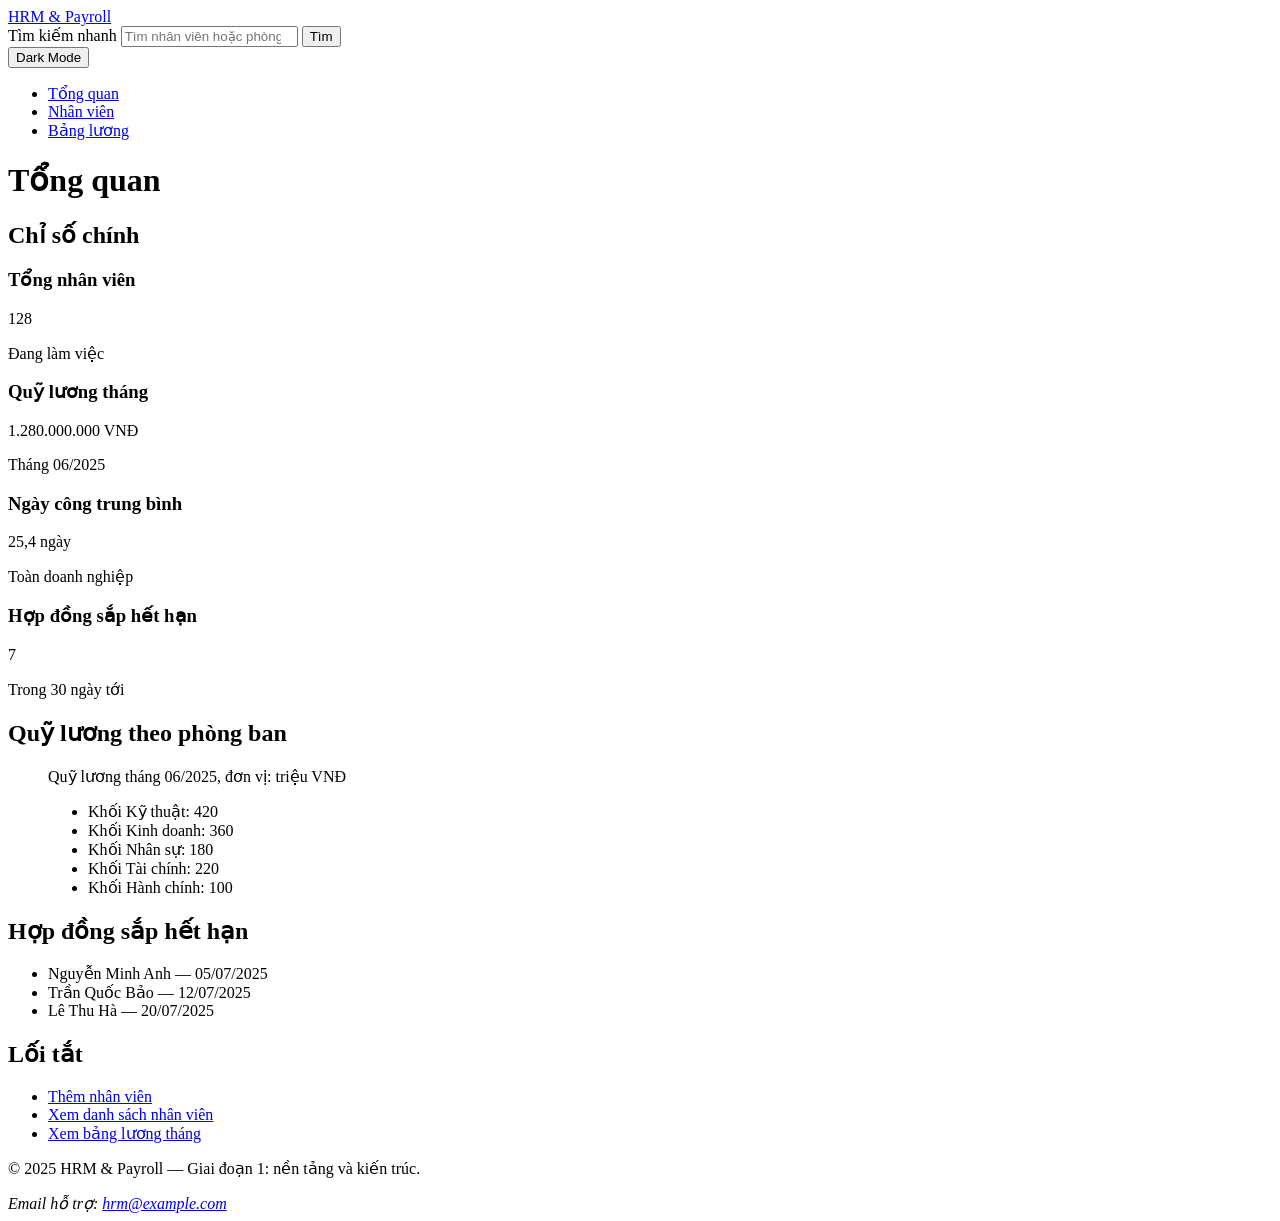
==== index.html @ 63a131a1 "[HTML]: Dựng cấu trúc semantic HTML5, tài liệu và khung front-end cho hệ thống HRM & Payroll" ====
<!DOCTYPE html>
<html lang="vi">
  <head>
    <meta charset="utf-8">
    <meta name="viewport" content="width=device-width, initial-scale=1">
    <title>Tổng quan | HRM &amp; Payroll</title>
    <meta name="description" content="Dashboard tổng quan về nhân sự, quỹ lương và hợp đồng sắp hết hạn của doanh nghiệp.">
    <link rel="stylesheet" href="css/styles.css">
    <script src="js/data.js" defer></script>
    <script src="js/logic.js" defer></script>
    <script src="js/features.js" defer></script>
  </head>
  <body>
    <!-- Khối đầu trang: nhận diện hệ thống và thao tác dùng chung. -->
    <header>
      <a href="index.html">HRM &amp; Payroll</a>
      <!-- Form tìm kiếm dùng chung cho các màn hình; hành vi sẽ bổ sung ở giai đoạn sau. -->
      <form role="search" action="#" method="get">
        <label for="global-search">Tìm kiếm nhanh</label>
        <input id="global-search" name="q" type="search" placeholder="Tìm nhân viên hoặc phòng ban">
        <button type="submit">Tìm</button>
      </form>
      <button type="button">Dark Mode</button>
    </header>

    <!-- Điều hướng chính: liên kết qua lại giữa ba màn hình nghiệp vụ. -->
    <nav aria-label="Điều hướng chính">
      <ul>
        <li><a href="index.html" aria-current="page">Tổng quan</a></li>
        <li><a href="nhan-vien.html">Nhân viên</a></li>
        <li><a href="bang-luong.html">Bảng lương</a></li>
      </ul>
    </nav>

    <!-- Nội dung chính của trang dashboard. -->
    <main>
      <h1>Tổng quan</h1>

      <!-- Khu vực KPI: tóm tắt các chỉ số quản trị quan trọng. -->
      <section aria-labelledby="kpi-heading">
        <h2 id="kpi-heading">Chỉ số chính</h2>
        <article>
          <h3>Tổng nhân viên</h3>
          <p>128</p>
          <p>Đang làm việc</p>
        </article>
        <article>
          <h3>Quỹ lương tháng</h3>
          <p>1.280.000.000 VNĐ</p>
          <p>Tháng 06/2025</p>
        </article>
        <article>
          <h3>Ngày công trung bình</h3>
          <p>25,4 ngày</p>
          <p>Toàn doanh nghiệp</p>
        </article>
        <article>
          <h3>Hợp đồng sắp hết hạn</h3>
          <p>7</p>
          <p>Trong 30 ngày tới</p>
        </article>
      </section>

      <!-- Khu vực biểu đồ: trình bày quỹ lương theo phòng ban bằng dữ liệu tĩnh. -->
      <section aria-labelledby="salary-chart-heading">
        <h2 id="salary-chart-heading">Quỹ lương theo phòng ban</h2>
        <article>
          <figure>
            <figcaption>Quỹ lương tháng 06/2025, đơn vị: triệu VNĐ</figcaption>
            <ul>
              <li>Khối Kỹ thuật: 420</li>
              <li>Khối Kinh doanh: 360</li>
              <li>Khối Nhân sự: 180</li>
              <li>Khối Tài chính: 220</li>
              <li>Khối Hành chính: 100</li>
            </ul>
          </figure>
        </article>
      </section>

      <!-- Khu vực cảnh báo: liệt kê các hợp đồng cần được theo dõi. -->
      <section aria-labelledby="expiring-contract-heading">
        <h2 id="expiring-contract-heading">Hợp đồng sắp hết hạn</h2>
        <article>
          <ul>
            <li>Nguyễn Minh Anh — <time datetime="2025-07-05">05/07/2025</time></li>
            <li>Trần Quốc Bảo — <time datetime="2025-07-12">12/07/2025</time></li>
            <li>Lê Thu Hà — <time datetime="2025-07-20">20/07/2025</time></li>
          </ul>
        </article>
      </section>

      <!-- Lối tắt: dẫn đến các tác vụ thường dùng. -->
      <aside aria-labelledby="shortcut-heading">
        <h2 id="shortcut-heading">Lối tắt</h2>
        <ul>
          <li><a href="nhan-vien.html#employee-form">Thêm nhân viên</a></li>
          <li><a href="nhan-vien.html#employee-list">Xem danh sách nhân viên</a></li>
          <li><a href="bang-luong.html#salary-table">Xem bảng lương tháng</a></li>
        </ul>
      </aside>
    </main>

    <!-- Chân trang: thông tin liên hệ và bản quyền dự án. -->
    <footer>
      <p>© 2025 HRM &amp; Payroll — Giai đoạn 1: nền tảng và kiến trúc.</p>
      <address>Email hỗ trợ: <a href="mailto:hrm@example.com">hrm@example.com</a></address>
    </footer>
  </body>
</html>
---- css/styles.css ----
/* Giai đoạn 1: reset nền tảng, chưa triển khai giao diện. */

*,
*::before,
*::after {
  box-sizing: border-box;
}

/* Giai đoạn 2: kiểu chữ và màu sắc. */
/* Giai đoạn 2: bố cục và lưới giao diện. */
/* Giai đoạn 2: thành phần biểu mẫu và bảng. */
/* Giai đoạn 2: responsive và trạng thái tương tác. */
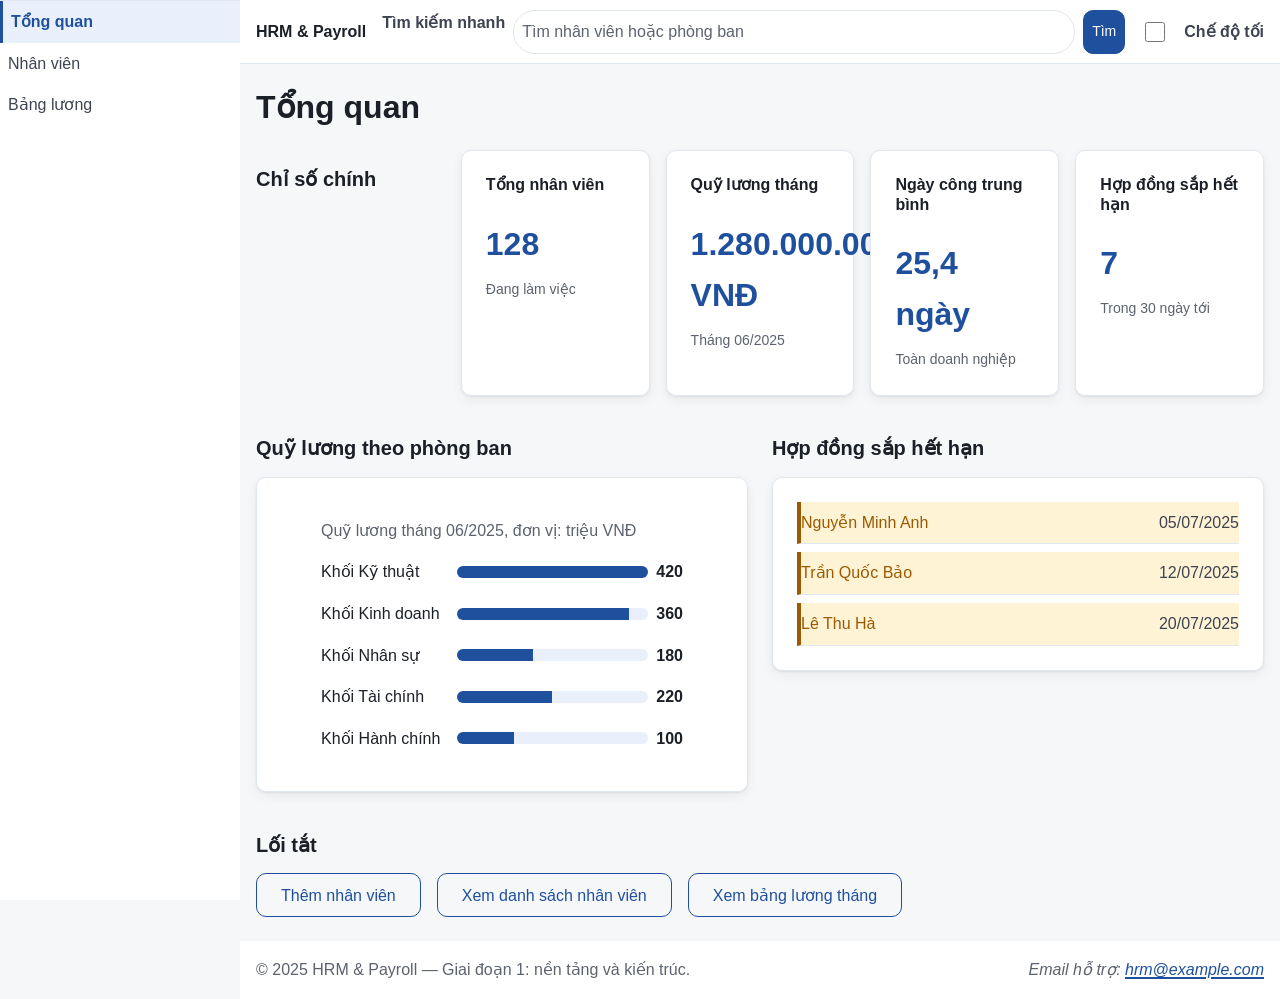
==== commit 8760ca62: "[Fix]: Sửa layout form lọc và cố định thống kê quân số toàn bộ" ====
--- a/index.html
+++ b/index.html
@@ -5,6 +5,7 @@
     <meta name="viewport" content="width=device-width, initial-scale=1">
     <title>Tổng quan | HRM &amp; Payroll</title>
     <meta name="description" content="Dashboard tổng quan về nhân sự, quỹ lương và hợp đồng sắp hết hạn của doanh nghiệp.">
+    <link rel="stylesheet" href="https://cdnjs.cloudflare.com/ajax/libs/animate.css/4.1.1/animate.min.css">
     <link rel="stylesheet" href="css/styles.css">
     <script src="js/data.js" defer></script>
     <script src="js/logic.js" defer></script>
@@ -18,9 +19,11 @@
       <form role="search" action="#" method="get">
         <label for="global-search">Tìm kiếm nhanh</label>
         <input id="global-search" name="q" type="search" placeholder="Tìm nhân viên hoặc phòng ban">
-        <button type="submit">Tìm</button>
+        <button class="nut nut-nho" type="submit">Tìm</button>
       </form>
-      <button type="button">Dark Mode</button>
+      <!-- Dùng checkbox để CSS :has() chuyển token Sáng/Tối trong giai đoạn chưa viết JavaScript. -->
+      <input id="che-do-toi" type="checkbox">
+      <label for="che-do-toi">Chế độ tối</label>
     </header>
 
     <!-- Điều hướng chính: liên kết qua lại giữa ba màn hình nghiệp vụ. -->
@@ -33,70 +36,70 @@
     </nav>
 
     <!-- Nội dung chính của trang dashboard. -->
-    <main>
-      <h1>Tổng quan</h1>
+    <main class="trang-tong-quan">
+      <h1 class="tieu-de animate__animated animate__fadeInDown">Tổng quan</h1>
 
       <!-- Khu vực KPI: tóm tắt các chỉ số quản trị quan trọng. -->
-      <section aria-labelledby="kpi-heading">
+      <section class="khu-kpi" aria-labelledby="kpi-heading">
         <h2 id="kpi-heading">Chỉ số chính</h2>
-        <article>
+        <article class="the the-tuong-tac animate__animated animate__fadeInUp">
           <h3>Tổng nhân viên</h3>
-          <p>128</p>
-          <p>Đang làm việc</p>
+          <p class="so-kpi">128</p>
+          <p class="nhan-kpi">Đang làm việc</p>
         </article>
-        <article>
+        <article class="the the-tuong-tac animate__animated animate__fadeInUp animate__delay-1s">
           <h3>Quỹ lương tháng</h3>
-          <p>1.280.000.000 VNĐ</p>
-          <p>Tháng 06/2025</p>
+          <p class="so-kpi">1.280.000.000 VNĐ</p>
+          <p class="nhan-kpi">Tháng 06/2025</p>
         </article>
-        <article>
+        <article class="the the-tuong-tac animate__animated animate__fadeInUp animate__delay-2s">
           <h3>Ngày công trung bình</h3>
-          <p>25,4 ngày</p>
-          <p>Toàn doanh nghiệp</p>
+          <p class="so-kpi">25,4 ngày</p>
+          <p class="nhan-kpi">Toàn doanh nghiệp</p>
         </article>
-        <article>
+        <article class="the the-tuong-tac animate__animated animate__fadeInUp animate__delay-3s">
           <h3>Hợp đồng sắp hết hạn</h3>
-          <p>7</p>
-          <p>Trong 30 ngày tới</p>
+          <p class="so-kpi">7</p>
+          <p class="nhan-kpi">Trong 30 ngày tới</p>
         </article>
       </section>
 
       <!-- Khu vực biểu đồ: trình bày quỹ lương theo phòng ban bằng dữ liệu tĩnh. -->
-      <section aria-labelledby="salary-chart-heading">
+      <section class="khu-bieu-do" aria-labelledby="salary-chart-heading">
         <h2 id="salary-chart-heading">Quỹ lương theo phòng ban</h2>
-        <article>
-          <figure>
+        <article class="the the-tuong-tac animate__animated animate__fadeIn">
+          <figure class="bieu-do-cot">
             <figcaption>Quỹ lương tháng 06/2025, đơn vị: triệu VNĐ</figcaption>
             <ul>
-              <li>Khối Kỹ thuật: 420</li>
-              <li>Khối Kinh doanh: 360</li>
-              <li>Khối Nhân sự: 180</li>
-              <li>Khối Tài chính: 220</li>
-              <li>Khối Hành chính: 100</li>
+              <li><span>Khối Kỹ thuật</span><span class="thanh ty-le-100" aria-hidden="true"></span><strong>420</strong></li>
+              <li><span>Khối Kinh doanh</span><span class="thanh ty-le-90" aria-hidden="true"></span><strong>360</strong></li>
+              <li><span>Khối Nhân sự</span><span class="thanh ty-le-40" aria-hidden="true"></span><strong>180</strong></li>
+              <li><span>Khối Tài chính</span><span class="thanh ty-le-50" aria-hidden="true"></span><strong>220</strong></li>
+              <li><span>Khối Hành chính</span><span class="thanh ty-le-30" aria-hidden="true"></span><strong>100</strong></li>
             </ul>
           </figure>
         </article>
       </section>
 
       <!-- Khu vực cảnh báo: liệt kê các hợp đồng cần được theo dõi. -->
-      <section aria-labelledby="expiring-contract-heading">
+      <section class="khu-het-han" aria-labelledby="expiring-contract-heading">
         <h2 id="expiring-contract-heading">Hợp đồng sắp hết hạn</h2>
-        <article>
-          <ul>
-            <li>Nguyễn Minh Anh — <time datetime="2025-07-05">05/07/2025</time></li>
-            <li>Trần Quốc Bảo — <time datetime="2025-07-12">12/07/2025</time></li>
-            <li>Lê Thu Hà — <time datetime="2025-07-20">20/07/2025</time></li>
+        <article class="the the-tuong-tac">
+          <ul class="ds-hop-dong">
+            <li data-het-han="true"><span>Nguyễn Minh Anh</span><time datetime="2025-07-05">05/07/2025</time></li>
+            <li data-het-han="true"><span>Trần Quốc Bảo</span><time datetime="2025-07-12">12/07/2025</time></li>
+            <li data-het-han="true"><span>Lê Thu Hà</span><time datetime="2025-07-20">20/07/2025</time></li>
           </ul>
         </article>
       </section>
 
       <!-- Lối tắt: dẫn đến các tác vụ thường dùng. -->
-      <aside aria-labelledby="shortcut-heading">
+      <aside class="khu-loi-tat" aria-labelledby="shortcut-heading">
         <h2 id="shortcut-heading">Lối tắt</h2>
         <ul>
-          <li><a href="nhan-vien.html#employee-form">Thêm nhân viên</a></li>
-          <li><a href="nhan-vien.html#employee-list">Xem danh sách nhân viên</a></li>
-          <li><a href="bang-luong.html#salary-table">Xem bảng lương tháng</a></li>
+          <li><a class="nut nut-vien" href="nhan-vien.html#employee-form">Thêm nhân viên</a></li>
+          <li><a class="nut nut-vien" href="nhan-vien.html#employee-list">Xem danh sách nhân viên</a></li>
+          <li><a class="nut nut-vien" href="bang-luong.html#salary-table">Xem bảng lương tháng</a></li>
         </ul>
       </aside>
     </main>
--- a/css/styles.css
+++ b/css/styles.css
@@ -1,12 +1,1241 @@
-/* Giai đoạn 1: reset nền tảng, chưa triển khai giao diện. */
-
+/* Giai đoạn 2D: Motion, trên nền Design System, Layout và Components. */
+
+/* Reset nền tảng. */
 *,
 *::before,
 *::after {
   box-sizing: border-box;
 }
 
-/* Giai đoạn 2: kiểu chữ và màu sắc. */
-/* Giai đoạn 2: bố cục và lưới giao diện. */
-/* Giai đoạn 2: thành phần biểu mẫu và bảng. */
-/* Giai đoạn 2: responsive và trạng thái tương tác. */
+/* Mục 1: Design System — token theo vai trò. */
+:root {
+  /* Màu thương hiệu. */
+  --mau-chinh: #1F509E;
+  --mau-chinh-dam: #163C77;
+  --mau-chinh-nhat: #EAF0FB;
+  --mau-phu: #E6A811;
+  --mau-tren-chinh: #FFFFFF;
+
+  /* Màu trạng thái. */
+  --mau-thanh-cong: #187A33;
+  --mau-thanh-cong-nhat: #E6F4EA;
+  --mau-canh-bao: #9A5B00;
+  --mau-canh-bao-nhat: #FFF3D6;
+  --mau-loi: #C5221F;
+  --mau-loi-nhat: #FDECEA;
+
+  /* Màu chữ theo mức độ ưu tiên. */
+  --chu-1: #1B1F27;
+  --chu-2: #3D4350;
+  --chu-3: #5C626E;
+
+  /* Màu nền và đường viền. */
+  --mau-nen: #F6F7F9;
+  --mau-the: #FFFFFF;
+  --mau-vien: #E1E7F0;
+
+  /* Khoảng cách chuẩn. */
+  --cach-1: 4px;
+  --cach-2: 8px;
+  --cach-3: 16px;
+  --cach-4: 24px;
+  --cach-5: 32px;
+  --cach-6: 48px;
+
+  /* Kiểu chữ và nhịp dòng. */
+  --font: -apple-system, BlinkMacSystemFont, "Segoe UI", sans-serif;
+  --co-nho: 0.875rem;
+  --co-thuong: 1rem;
+  --co-to: 1.25rem;
+  --co-tieu-de: clamp(1.5rem, 1.2rem + 1.5vw, 2rem);
+  --dong-cao: 1.6;
+
+  /* Hình khối và chuyển động. */
+  --bo-goc: 10px;
+  --bo-goc-tron: 999px;
+  --bong: 0 1px 2px rgb(27 31 39 / 8%), 0 4px 12px rgb(27 31 39 / 6%);
+  --bong-noi: 0 8px 20px rgb(27 31 39 / 16%);
+  --chuyen-dong: 0.25s ease-out;
+
+  /* Motion tokens. */
+  --tg-nhanh: 0.2s;
+  --tg-vua: 0.3s;
+  --duong-cong: cubic-bezier(0.22, 0.61, 0.36, 1);
+  /* Animate.css đọc hai biến này để kiểm soát thời lượng và độ trễ animation. */
+  --animate-duration: 0.5s;
+  --animate-delay: 0.12s;
+
+  /* Bố cục: media query dùng mốc px cố định vì không dùng được var(). */
+  --rong-noi-dung: 75rem;
+  --chieu-cao-nav: 4rem;
+  --chieu-cao-header: 4rem;
+  --rong-nav: 12.5rem;
+
+  color-scheme: light;
+}
+
+/* Chế độ Tối: chỉ ghi đè token, không thay đổi cấu trúc hoặc layout. */
+body:has(#che-do-toi:checked) {
+  --mau-nen: #14171C;
+  --mau-the: #1E232B;
+  --mau-vien: #2E3540;
+  --chu-1: #E8EBF0;
+  --chu-2: #C3C9D4;
+  --chu-3: #A4ACBA;
+  --mau-chinh: #7FA8EF;
+  --mau-chinh-dam: #A9C4F5;
+  --mau-chinh-nhat: #22303F;
+  --mau-phu: #F0BD4A;
+  --mau-tren-chinh: #0F1520;
+  --mau-thanh-cong: #6FCF8B;
+  --mau-thanh-cong-nhat: #1B3A28;
+  --mau-canh-bao: #F0BD4A;
+  --mau-canh-bao-nhat: #3D3010;
+  --mau-loi: #FF8A80;
+  --mau-loi-nhat: #44201F;
+  --bong: 0 2px 4px rgb(0 0 0 / 28%), 0 8px 20px rgb(0 0 0 / 24%);
+  --bong-noi: 0 10px 24px rgb(0 0 0 / 34%);
+
+  color-scheme: dark;
+}
+
+/* Mục 2: Base — nền tảng chung. */
+html {
+  font-family: var(--font);
+  font-size: 100%;
+  line-height: var(--dong-cao);
+}
+
+body {
+  display: grid;
+  grid-template-areas:
+    "header"
+    "main"
+    "footer";
+  grid-template-columns: minmax(0, 1fr);
+  min-height: 100vh;
+  margin: 0;
+  overflow-x: hidden;
+  padding-bottom: calc(var(--chieu-cao-nav) + env(safe-area-inset-bottom));
+  background-color: var(--mau-nen);
+  color: var(--chu-1);
+  font-family: var(--font);
+  font-size: var(--co-thuong);
+  line-height: var(--dong-cao);
+}
+
+body > *,
+main > *,
+.khu-kpi > *,
+.khu-bieu-mau > *,
+.khu-bieu-mau form > *,
+.khu-bieu-mau fieldset > *,
+.khu-cong-cu > form > *,
+.khu-chon-thang > form > *,
+.khu-bang > *,
+tbody > *,
+tfoot > * {
+  min-width: 0;
+}
+
+header {
+  position: sticky;
+  z-index: 10;
+  top: 0;
+  display: flex;
+  grid-area: header;
+  flex-wrap: wrap;
+  align-items: center;
+  gap: var(--cach-2) var(--cach-3);
+  min-height: var(--chieu-cao-header);
+  padding: var(--cach-2) var(--cach-3);
+  border-bottom: 1px solid var(--mau-vien);
+  background-color: var(--mau-the);
+}
+
+header > a {
+  flex: 0 1 auto;
+  color: var(--chu-1);
+  font-weight: 700;
+  text-decoration: none;
+}
+
+header > form {
+  display: flex;
+  flex: 1 1 16rem;
+  flex-wrap: wrap;
+  gap: var(--cach-2);
+  min-width: 0;
+}
+
+header > form label,
+header > label {
+  flex: 0 0 auto;
+  color: var(--chu-2);
+  font-weight: 700;
+}
+
+header > form input {
+  flex: 1 1 10rem;
+  min-width: 0;
+}
+
+header > form input[type="search"] {
+  border-radius: var(--bo-goc-tron);
+}
+
+nav {
+  position: fixed;
+  z-index: 20;
+  right: 0;
+  bottom: 0;
+  left: 0;
+  height: calc(var(--chieu-cao-nav) + env(safe-area-inset-bottom));
+  padding-bottom: env(safe-area-inset-bottom);
+  border-top: 1px solid var(--mau-vien);
+  background-color: var(--mau-the);
+}
+
+nav ul {
+  display: flex;
+  height: 100%;
+  margin: 0;
+  padding: 0;
+  list-style: none;
+}
+
+nav li {
+  display: flex;
+  flex: 1 1 0;
+  min-width: 0;
+}
+
+nav a {
+  display: flex;
+  flex: 1 1 auto;
+  align-items: center;
+  justify-content: center;
+  min-width: 0;
+  padding: var(--cach-2);
+  color: var(--chu-2);
+  text-align: center;
+  text-decoration: none;
+  transition: background-color var(--tg-nhanh) var(--duong-cong), color var(--tg-nhanh) var(--duong-cong);
+}
+
+nav a[aria-current="page"] {
+  border-top: 3px solid var(--mau-chinh);
+  background-color: var(--mau-chinh-nhat);
+  color: var(--mau-chinh);
+  font-weight: 700;
+}
+
+main {
+  grid-area: main;
+  width: 100%;
+  min-width: 0;
+  padding: var(--cach-4) var(--cach-3);
+}
+
+footer {
+  display: flex;
+  grid-area: footer;
+  flex-wrap: wrap;
+  align-items: center;
+  justify-content: space-between;
+  gap: var(--cach-2) var(--cach-3);
+  padding: var(--cach-3);
+  background-color: var(--mau-the);
+  color: var(--chu-3);
+}
+
+footer p {
+  margin: 0;
+  color: var(--chu-3);
+}
+
+footer address {
+  color: var(--chu-3);
+}
+
+footer a {
+  color: var(--mau-chinh);
+}
+
+a {
+  color: var(--mau-chinh);
+  text-decoration-thickness: 0.1em;
+  text-underline-offset: 0.15em;
+}
+
+h1,
+h2,
+h3 {
+  color: var(--chu-1);
+  line-height: 1.2;
+}
+
+h1 {
+  font-size: var(--co-tieu-de);
+}
+
+h2 {
+  font-size: var(--co-to);
+}
+
+h3 {
+  font-size: var(--co-thuong);
+}
+
+p {
+  color: var(--chu-2);
+}
+
+table {
+  display: block;
+  width: 100%;
+  max-width: 100%;
+  border-collapse: collapse;
+  background-color: var(--mau-the);
+  color: var(--chu-1);
+}
+
+caption {
+  margin-bottom: var(--cach-2);
+  color: var(--chu-1);
+  font-size: var(--co-to);
+  font-weight: 700;
+  text-align: left;
+}
+
+thead {
+  position: absolute;
+  width: 1px;
+  height: 1px;
+  padding: 0;
+  overflow: hidden;
+  clip: rect(0, 0, 0, 0);
+  white-space: nowrap;
+  border: 0;
+}
+
+tbody,
+tfoot {
+  display: grid;
+  gap: var(--cach-3);
+}
+
+tr {
+  display: block;
+  min-width: 0;
+}
+
+tbody tr,
+tfoot tr {
+  overflow: hidden;
+  border: 1px solid var(--mau-vien);
+  border-radius: var(--bo-goc);
+  background-color: var(--mau-the);
+}
+
+th,
+td {
+  border: 1px solid var(--mau-vien);
+  border-right: 0;
+  border-left: 0;
+  padding: var(--cach-2) var(--cach-3);
+  text-align: left;
+}
+
+td {
+  display: flex;
+  align-items: center;
+  justify-content: space-between;
+  gap: var(--cach-3);
+  min-width: 0;
+  color: var(--chu-2);
+}
+
+td::before {
+  flex: 0 1 45%;
+  color: var(--chu-3);
+  content: attr(data-cot);
+  font-weight: 700;
+}
+
+th {
+  background-color: var(--mau-chinh-nhat);
+  color: var(--chu-1);
+}
+
+tbody tr:nth-child(even) {
+  background-color: var(--mau-nen);
+}
+
+tbody tr:hover {
+  background-color: var(--mau-chinh-nhat);
+}
+
+tbody tr {
+  transition: background-color var(--tg-nhanh) var(--duong-cong);
+}
+
+tfoot {
+  font-weight: 700;
+}
+
+tfoot tr {
+  border-top: 2px solid var(--mau-chinh);
+}
+
+form,
+fieldset,
+button,
+input,
+select,
+textarea {
+  font-family: inherit;
+  font-size: max(var(--co-thuong), 16px);
+}
+
+button,
+input,
+select,
+textarea {
+  max-width: 100%;
+  border: 1px solid var(--mau-vien);
+  border-radius: var(--bo-goc);
+  background-color: var(--mau-the);
+  color: var(--chu-1);
+  line-height: var(--dong-cao);
+}
+
+button {
+  background-color: var(--mau-chinh);
+  color: var(--mau-tren-chinh);
+  cursor: pointer;
+}
+
+input,
+select,
+textarea {
+  min-height: 2.75rem;
+  padding: var(--cach-2);
+  transition: border-color var(--tg-nhanh) var(--duong-cong), box-shadow var(--tg-nhanh) var(--duong-cong);
+}
+
+textarea {
+  resize: vertical;
+}
+
+input:focus-visible,
+select:focus-visible,
+textarea:focus-visible {
+  border-color: var(--mau-chinh);
+  outline: 3px solid var(--mau-chinh-nhat);
+  outline-offset: 2px;
+}
+
+::placeholder {
+  color: var(--chu-3);
+  opacity: 1;
+}
+
+:focus-visible {
+  outline: 3px solid var(--mau-chinh);
+  outline-offset: 2px;
+}
+
+hr {
+  border: 0;
+  border-top: 1px solid var(--mau-vien);
+}
+
+img {
+  max-width: 100%;
+  height: auto;
+}
+
+/* Mục 3: Components — Cards. */
+.the {
+  padding: var(--cach-4);
+  border: 1px solid var(--mau-vien);
+  border-radius: var(--bo-goc);
+  background-color: var(--mau-the);
+  box-shadow: var(--bong);
+}
+
+.the > h2,
+.the > h3 {
+  margin-top: 0;
+}
+
+.khu-kpi .the {
+  display: flex;
+  flex-direction: column;
+  gap: var(--cach-2);
+}
+
+.so-kpi {
+  margin: 0;
+  color: var(--mau-chinh);
+  font-size: var(--co-tieu-de);
+  font-weight: 700;
+}
+
+.nhan-kpi {
+  margin: 0;
+  color: var(--chu-3);
+  font-size: var(--co-nho);
+}
+
+.the-tuong-tac {
+  transition: transform var(--tg-vua) var(--duong-cong), box-shadow var(--tg-vua) var(--duong-cong);
+}
+
+.the-tuong-tac:hover {
+  transform: translateY(-4px);
+  box-shadow: var(--bong-noi);
+}
+
+/* Components — Buttons. */
+.nut {
+  display: inline-flex;
+  align-items: center;
+  justify-content: center;
+  min-height: 2.75rem;
+  padding: var(--cach-2) var(--cach-4);
+  border: 1px solid var(--mau-chinh);
+  border-radius: var(--bo-goc);
+  background-color: var(--mau-chinh);
+  color: var(--mau-tren-chinh);
+  cursor: pointer;
+  font: inherit;
+  text-decoration: none;
+  transition: transform var(--tg-vua) var(--duong-cong), box-shadow var(--tg-vua) var(--duong-cong), background-color var(--tg-vua) var(--duong-cong), border-color var(--tg-vua) var(--duong-cong);
+}
+
+.nut:not([disabled]):hover {
+  transform: translateY(-3px);
+  box-shadow: var(--bong-noi);
+  background-color: var(--mau-chinh-dam);
+  color: var(--mau-tren-chinh);
+}
+
+.nut:not([disabled]):active {
+  transform: scale(0.97);
+  box-shadow: none;
+}
+
+.nut:focus-visible {
+  outline: 3px solid var(--mau-chinh);
+  outline-offset: 3px;
+  box-shadow: 0 0 0 5px var(--mau-chinh-nhat);
+}
+
+.nut[disabled] {
+  cursor: not-allowed;
+  opacity: 0.55;
+}
+
+.nut-vien {
+  border-color: var(--mau-chinh);
+  background-color: transparent;
+  color: var(--mau-chinh);
+}
+
+.nut-vien:hover {
+  background-color: var(--mau-chinh-nhat);
+  color: var(--mau-chinh-dam);
+}
+
+.nut-nguy-hiem {
+  border-color: var(--mau-loi);
+  background-color: var(--mau-loi);
+  color: var(--mau-tren-chinh);
+}
+
+.nut-nguy-hiem:hover {
+  border-color: var(--mau-loi);
+  background-color: var(--mau-loi);
+  color: var(--mau-tren-chinh);
+}
+
+.nut-nho {
+  min-height: 2.25rem;
+  padding: var(--cach-1) var(--cach-2);
+  font-size: var(--co-nho);
+}
+
+/* Components — Forms. */
+label {
+  color: var(--chu-2);
+  font-weight: 700;
+}
+
+fieldset {
+  border: 1px solid var(--mau-vien);
+  border-radius: var(--bo-goc);
+  background-color: var(--mau-the);
+  padding: var(--cach-3);
+}
+
+legend {
+  color: var(--chu-1);
+  font-size: var(--co-to);
+  font-weight: 700;
+}
+
+input[type="radio"],
+input[type="checkbox"] {
+  width: 1.25rem;
+  min-width: 1.25rem;
+  height: 1.25rem;
+  min-height: 1.25rem;
+  accent-color: var(--mau-chinh);
+}
+
+input[aria-invalid="true"] {
+  border-color: var(--mau-loi);
+}
+
+input[aria-invalid="false"] {
+  border-color: var(--mau-thanh-cong);
+}
+
+.thong-bao-loi {
+  min-height: 1.4em;
+  margin: 0;
+  color: var(--mau-loi);
+  font-size: var(--co-nho);
+}
+
+/* Components — Tables. */
+.so-tien {
+  font-variant-numeric: tabular-nums;
+  text-align: right;
+}
+
+.khu-bang td[data-cot="Ngày công"] {
+  font-variant-numeric: tabular-nums;
+  text-align: right;
+}
+
+/* Components — Badges. */
+.nhan {
+  display: inline-flex;
+  align-items: center;
+  width: fit-content;
+  padding: var(--cach-1) var(--cach-2);
+  border-radius: var(--bo-goc-tron);
+  font-size: var(--co-nho);
+  font-weight: 700;
+}
+
+[data-trang-thai="dangLam"] .nhan {
+  background-color: var(--mau-thanh-cong-nhat);
+  color: var(--mau-thanh-cong);
+}
+
+[data-trang-thai="nghiViec"] .nhan {
+  background-color: var(--mau-loi-nhat);
+  color: var(--mau-loi);
+}
+
+[data-loai-hd] .nhan {
+  background-color: var(--mau-chinh-nhat);
+  color: var(--mau-chinh);
+}
+
+[data-het-han="true"] {
+  border-left: 4px solid var(--mau-canh-bao);
+  background-color: var(--mau-canh-bao-nhat);
+  color: var(--mau-canh-bao);
+}
+
+/* Components — Chart. GĐ3: JavaScript sẽ gán --ty-le bằng element.style.setProperty. */
+.bieu-do-cot figcaption {
+  margin-bottom: var(--cach-3);
+  color: var(--chu-3);
+  text-align: left;
+}
+
+.bieu-do-cot ul {
+  display: grid;
+  gap: var(--cach-3);
+  margin: 0;
+  padding: 0;
+  list-style: none;
+}
+
+.bieu-do-cot li {
+  display: grid;
+  grid-template-columns: minmax(8rem, 1fr) minmax(5rem, 2fr) auto;
+  align-items: center;
+  gap: var(--cach-2);
+  min-width: 0;
+}
+
+.bieu-do-cot .thanh {
+  display: block;
+  width: 100%;
+  min-width: 0;
+  height: 0.75rem;
+  overflow: hidden;
+  border-radius: var(--bo-goc-tron);
+  background: linear-gradient(to right, var(--mau-chinh) var(--ty-le), var(--mau-chinh-nhat) var(--ty-le));
+  transform: scaleX(0);
+  transform-origin: left;
+  animation: moc-thanh 0.6s var(--duong-cong) both;
+}
+
+.bieu-do-cot li:nth-child(2) .thanh {
+  animation-delay: 0.06s;
+}
+
+.bieu-do-cot li:nth-child(3) .thanh {
+  animation-delay: 0.12s;
+}
+
+.bieu-do-cot li:nth-child(4) .thanh {
+  animation-delay: 0.18s;
+}
+
+.bieu-do-cot li:nth-child(5) .thanh {
+  animation-delay: 0.24s;
+}
+
+.bieu-do-cot strong {
+  color: var(--chu-1);
+  font-variant-numeric: tabular-nums;
+  text-align: right;
+}
+
+.ty-le-10 { --ty-le: 10%; }
+.ty-le-20 { --ty-le: 20%; }
+.ty-le-30 { --ty-le: 30%; }
+.ty-le-40 { --ty-le: 40%; }
+.ty-le-50 { --ty-le: 50%; }
+.ty-le-60 { --ty-le: 60%; }
+.ty-le-70 { --ty-le: 70%; }
+.ty-le-80 { --ty-le: 80%; }
+.ty-le-90 { --ty-le: 90%; }
+.ty-le-100 { --ty-le: 100%; }
+
+@keyframes moc-thanh {
+  from { transform: scaleX(0); }
+  to { transform: scaleX(1); }
+}
+
+/* Components — Spinner. GĐ3 sẽ bật tắt hidden bằng JavaScript. */
+.trang-thai-tai[hidden] {
+  display: none;
+}
+
+.trang-thai-tai {
+  display: flex;
+  align-items: center;
+  gap: var(--cach-2);
+  color: var(--chu-2);
+}
+
+.vong-quay {
+  display: inline-block;
+  width: var(--cach-5);
+  height: var(--cach-5);
+  border: 3px solid var(--mau-vien);
+  border-top-color: var(--mau-chinh);
+  border-radius: var(--bo-goc-tron);
+  animation: quay 0.8s linear infinite;
+}
+
+@keyframes quay {
+  to { transform: rotate(360deg); }
+}
+
+/* Components — Profile, payslip và contract list. */
+.ho-so-nhanh .the,
+.phieu-luong .the {
+  display: flex;
+  flex-direction: column;
+  gap: var(--cach-3);
+}
+
+.ho-so-nhanh figure {
+  margin: 0;
+}
+
+.ho-so-nhanh img {
+  width: calc(var(--cach-6) * 3);
+  height: calc(var(--cach-6) * 3);
+  border-radius: var(--bo-goc-tron);
+  object-fit: cover;
+}
+
+.ho-so-nhanh dl,
+.phieu-luong dl {
+  display: grid;
+  grid-template-columns: minmax(0, 1fr) minmax(0, 1fr);
+  gap: var(--cach-2) var(--cach-3);
+  margin: 0;
+}
+
+.ho-so-nhanh dt,
+.phieu-luong dt {
+  color: var(--chu-3);
+}
+
+.ho-so-nhanh dd,
+.phieu-luong dd {
+  margin: 0;
+  color: var(--chu-1);
+  font-weight: 700;
+}
+
+.ho-so-nhanh details {
+  border: 1px solid var(--mau-vien);
+  border-radius: var(--bo-goc);
+  padding: var(--cach-2);
+}
+
+.ho-so-nhanh summary {
+  cursor: pointer;
+}
+
+.phieu-luong .the > h2 {
+  margin-bottom: 0;
+}
+
+.phieu-luong dd:last-child {
+  grid-column: 1 / -1;
+  padding-top: var(--cach-3);
+  border-top: 2px solid var(--mau-vien);
+  color: var(--mau-chinh);
+  font-size: var(--co-to);
+}
+
+.phieu-luong .nut {
+  align-self: flex-end;
+}
+
+.ds-hop-dong {
+  display: grid;
+  gap: var(--cach-2);
+  margin: 0;
+  padding: 0;
+  list-style: none;
+}
+
+.ds-hop-dong li {
+  display: flex;
+  align-items: center;
+  justify-content: space-between;
+  gap: var(--cach-3);
+  min-width: 0;
+  padding: var(--cach-2) 0;
+  border-bottom: 1px solid var(--mau-vien);
+}
+
+.ds-hop-dong time {
+  flex: 0 0 auto;
+  color: var(--chu-2);
+}
+
+/* Sprint 1 — vùng lọc, thống kê và bảng nhân viên động. */
+.khu-cong-cu > form {
+  display: grid;
+  grid-template-columns: minmax(0, 1fr);
+  align-items: end;
+  gap: var(--cach-3);
+}
+
+.truong-loc {
+  display: flex;
+  flex-direction: column;
+  gap: var(--cach-2);
+  min-width: 0;
+}
+
+.hang-nut-loc {
+  display: flex;
+  flex-wrap: wrap;
+  gap: var(--cach-2);
+  min-width: 0;
+}
+
+.khu-thong-ke {
+  margin-top: var(--cach-4);
+}
+
+.khu-thong-ke h2 {
+  margin-bottom: var(--cach-2);
+}
+
+.thong-ke {
+  display: grid;
+  grid-template-columns: repeat(3, minmax(0, 1fr));
+  gap: var(--cach-2);
+  margin: 0;
+}
+
+.thong-ke > div {
+  min-width: 0;
+  padding: var(--cach-2);
+  border: 1px solid var(--mau-vien);
+  border-radius: var(--bo-goc);
+  background-color: var(--mau-nen);
+}
+
+.thong-ke dt {
+  color: var(--chu-3);
+  font-size: var(--co-nho);
+}
+
+.thong-ke dd {
+  margin: 0;
+  color: var(--mau-chinh);
+  font-size: var(--co-to);
+  font-weight: 700;
+}
+
+.avatar {
+  display: inline-flex;
+  align-items: center;
+  justify-content: center;
+  width: 3rem;
+  height: 3rem;
+  overflow: hidden;
+  border-radius: var(--bo-goc-tron);
+  background-color: var(--mau-chinh-nhat);
+  color: var(--mau-chinh);
+  font-weight: 700;
+}
+
+.anh-dai-dien {
+  width: 3rem;
+  height: 3rem;
+  object-fit: cover;
+}
+
+.avatar-chu {
+  display: inline-flex;
+  align-items: center;
+  justify-content: center;
+}
+
+.ten-nhan-vien {
+  display: flex;
+  flex-direction: column;
+  gap: var(--cach-1);
+}
+
+.ten-nhan-vien strong {
+  color: var(--chu-1);
+}
+
+.ten-nhan-vien small {
+  color: var(--chu-3);
+  font-size: var(--co-nho);
+}
+
+.nhan-dang-lam {
+  background-color: var(--mau-thanh-cong-nhat);
+  color: var(--mau-thanh-cong);
+}
+
+.nhan-da-nghi {
+  background-color: var(--mau-loi-nhat);
+  color: var(--mau-loi);
+}
+
+.khong-co-du-lieu {
+  display: table-cell;
+  color: var(--chu-2);
+  text-align: center;
+}
+
+/* Mục 4: Layout — giữ nguyên bố cục 2B. */
+.trang-tong-quan,
+.trang-nhan-vien,
+.trang-bang-luong {
+  display: grid;
+  grid-template-columns: minmax(0, 1fr);
+  gap: var(--cach-4);
+}
+
+.trang-tong-quan > .tieu-de,
+.trang-nhan-vien > .tieu-de,
+.trang-bang-luong > .tieu-de {
+  margin: 0;
+}
+
+.khu-kpi {
+  display: grid;
+  grid-template-columns: repeat(auto-fit, minmax(10rem, 1fr));
+  gap: var(--cach-3);
+}
+
+.khu-loi-tat ul {
+  display: flex;
+  flex-wrap: wrap;
+  gap: var(--cach-2) var(--cach-3);
+  margin: 0;
+  padding: 0;
+  list-style: none;
+}
+
+.khu-chon-thang > form {
+  display: flex;
+  flex-wrap: wrap;
+  align-items: end;
+  gap: var(--cach-2) var(--cach-3);
+}
+
+.khu-cong-cu > form fieldset {
+  display: flex;
+  flex: 1 1 16rem;
+  flex-wrap: wrap;
+  gap: var(--cach-2) var(--cach-3);
+  min-width: 0;
+}
+
+.khu-cong-cu > form fieldset legend {
+  flex-basis: 100%;
+}
+
+.bang-cuon {
+  max-width: 100%;
+  overflow-x: hidden;
+}
+
+.khu-bieu-mau > form {
+  display: grid;
+  grid-template-columns: minmax(0, 1fr);
+  gap: var(--cach-3);
+}
+
+.khu-bieu-mau fieldset {
+  display: grid;
+  grid-template-columns: minmax(0, 1fr);
+  gap: var(--cach-2);
+  min-width: 0;
+}
+
+.khu-bieu-mau fieldset > p {
+  grid-column: 1 / -1;
+}
+
+.khu-bieu-mau fieldset > label:has(input[type="radio"]),
+.khu-bieu-mau fieldset > label:has(input[type="checkbox"]) {
+  display: flex;
+  flex: 1 1 auto;
+  flex-wrap: wrap;
+  align-items: center;
+  gap: var(--cach-2);
+  min-width: 0;
+}
+
+.khu-bieu-mau > form > button {
+  min-width: 0;
+}
+
+.khu-danh-sach,
+.khu-bieu-mau,
+.ho-so-nhanh,
+.khu-bang,
+.phieu-luong {
+  min-width: 0;
+}
+
+/* Mục 5: Utilities. */
+.sr-only {
+  position: absolute;
+  width: 1px;
+  height: 1px;
+  padding: 0;
+  margin: -1px;
+  overflow: hidden;
+  clip: rect(0, 0, 0, 0);
+  white-space: nowrap;
+  border: 0;
+}
+
+/* Mục 6: Responsive — media query dùng đúng các mốc được quy định. */
+@media (min-width: 768px) {
+  body {
+    grid-template-areas:
+      "nav header"
+      "nav main"
+      "nav footer";
+    grid-template-columns: var(--rong-nav) minmax(0, 1fr);
+    padding-bottom: 0;
+  }
+
+  nav {
+    position: sticky;
+    grid-area: nav;
+    top: 0;
+    right: auto;
+    bottom: auto;
+    left: auto;
+    height: 100vh;
+    padding-bottom: 0;
+    overflow-y: auto;
+  }
+
+  nav ul {
+    flex-direction: column;
+  }
+
+  nav li {
+    flex: 0 0 auto;
+  }
+
+  nav a {
+    justify-content: flex-start;
+  }
+
+  nav a[aria-current="page"] {
+    border-top: 0;
+    border-left: 3px solid var(--mau-chinh);
+  }
+
+  .bang-cuon {
+    overflow-x: auto;
+  }
+
+  table {
+    display: table;
+  }
+
+  thead {
+    position: static;
+    width: auto;
+    height: auto;
+    padding: 0;
+    overflow: visible;
+    clip: auto;
+    white-space: normal;
+  }
+
+  tbody,
+  tfoot {
+    display: table-row-group;
+  }
+
+  tr {
+    display: table-row;
+    overflow: visible;
+    border: 0;
+    border-radius: 0;
+  }
+
+  td {
+    display: table-cell;
+  }
+
+  td::before {
+    display: none;
+  }
+
+  .khu-bieu-mau > form {
+    grid-template-columns: repeat(2, minmax(0, 1fr));
+  }
+
+  .khu-cong-cu > form {
+    grid-template-columns: repeat(3, minmax(0, 1fr));
+  }
+
+  .hang-nut-loc {
+    grid-column: 1 / -1;
+  }
+
+  .khu-bieu-mau fieldset {
+    grid-template-columns: repeat(2, minmax(0, 1fr));
+  }
+
+  .khu-bieu-mau fieldset > textarea,
+  .khu-bieu-mau > form > button {
+    grid-column: 1 / -1;
+  }
+
+  .khu-bieu-mau fieldset:has(> textarea) {
+    grid-column: 1 / -1;
+  }
+}
+
+@media (min-width: 1024px) {
+  :root {
+    --rong-nav: 15rem;
+  }
+
+  main {
+    max-width: var(--rong-noi-dung);
+    justify-self: center;
+  }
+
+  .trang-tong-quan {
+    grid-template-columns: repeat(4, minmax(0, 1fr));
+    grid-template-areas:
+      "tieu-de tieu-de tieu-de tieu-de"
+      "kpi kpi kpi kpi"
+      "bieu-do bieu-do het-han het-han"
+      "loi-tat loi-tat loi-tat loi-tat";
+  }
+
+  .trang-tong-quan > .tieu-de { grid-area: tieu-de; }
+  .trang-tong-quan > .khu-kpi { grid-area: kpi; }
+  .trang-tong-quan > .khu-bieu-do { grid-area: bieu-do; }
+  .trang-tong-quan > .khu-het-han { grid-area: het-han; }
+  .trang-tong-quan > .khu-loi-tat { grid-area: loi-tat; }
+
+  .trang-nhan-vien {
+    grid-template-columns: minmax(0, 1fr) 20rem;
+    grid-template-areas:
+      "tieu-de tieu-de"
+      "cong-cu cong-cu"
+      "danh-sach ho-so"
+      "bieu-mau ho-so";
+  }
+
+  .trang-nhan-vien > .tieu-de { grid-area: tieu-de; }
+  .trang-nhan-vien > .khu-cong-cu { grid-area: cong-cu; }
+  .trang-nhan-vien > .khu-danh-sach { grid-area: danh-sach; }
+  .trang-nhan-vien > .khu-bieu-mau { grid-area: bieu-mau; }
+
+  .trang-nhan-vien > .ho-so-nhanh {
+    position: sticky;
+    top: calc(var(--chieu-cao-header) + var(--cach-3));
+    grid-area: ho-so;
+    align-self: start;
+  }
+
+  .trang-bang-luong {
+    grid-template-columns: minmax(0, 1fr) 20rem;
+    grid-template-areas:
+      "tieu-de tieu-de"
+      "chon-thang chon-thang"
+      "bang phieu";
+  }
+
+  .trang-bang-luong > .tieu-de { grid-area: tieu-de; }
+  .trang-bang-luong > .khu-chon-thang { grid-area: chon-thang; }
+  .trang-bang-luong > .khu-bang { grid-area: bang; }
+
+  .trang-bang-luong > .phieu-luong {
+    position: sticky;
+    top: calc(var(--chieu-cao-header) + var(--cach-3));
+    grid-area: phieu;
+    align-self: start;
+  }
+}
+
+/* Người dùng giảm chuyển động: block riêng này cần quy tắc ưu tiên cao hơn Animate.css. */
+@media (prefers-reduced-motion: reduce) {
+  *,
+  *::before,
+  *::after {
+    animation: none !important;
+    transition: none !important;
+  }
+}
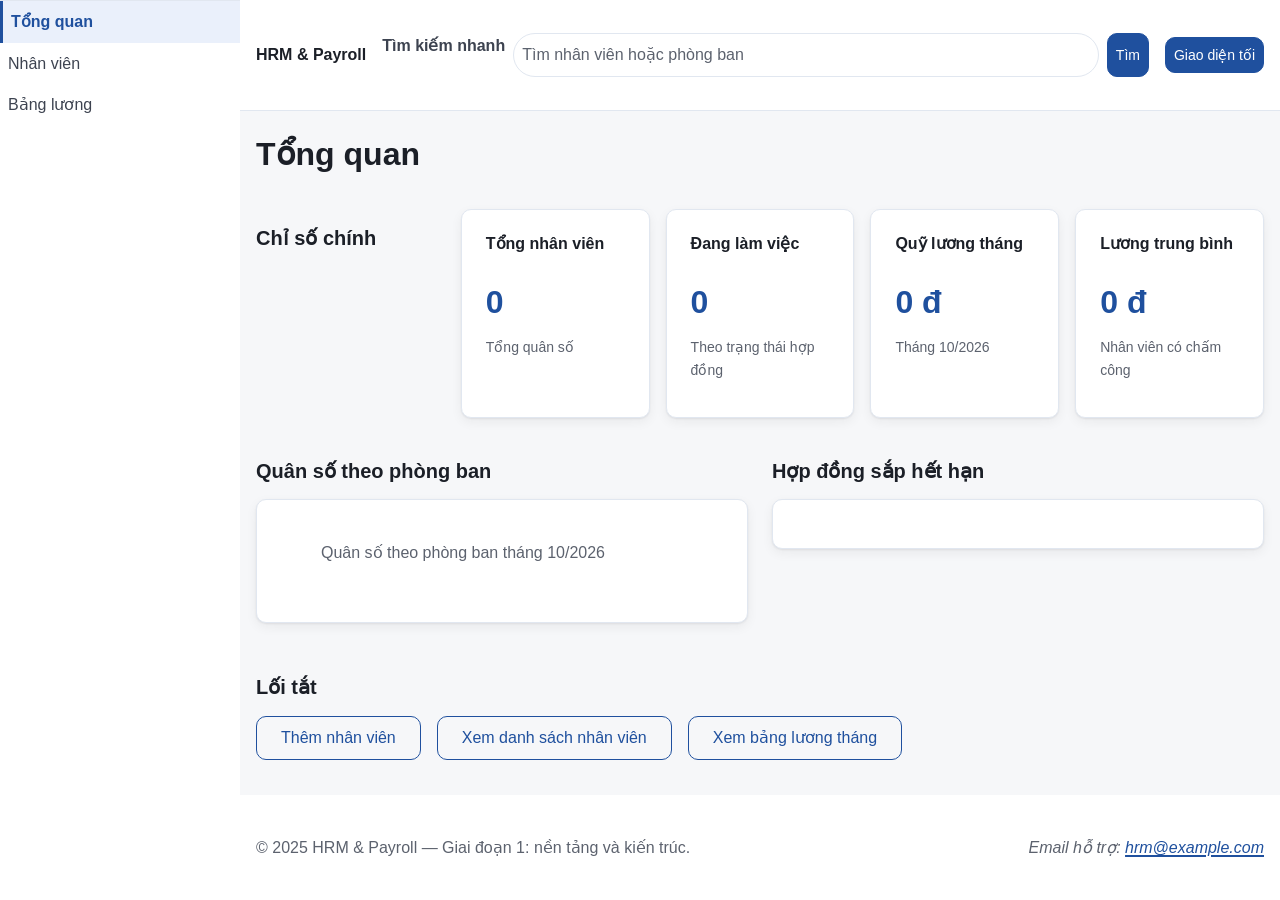
==== commit 900d64c4: "[Feat]: Kết nối dashboard dùng chung dữ liệu và theme controls" ====
--- a/index.html
+++ b/index.html
@@ -5,6 +5,7 @@
     <meta name="viewport" content="width=device-width, initial-scale=1">
     <title>Tổng quan | HRM &amp; Payroll</title>
     <meta name="description" content="Dashboard tổng quan về nhân sự, quỹ lương và hợp đồng sắp hết hạn của doanh nghiệp.">
+    <script src="js/theme.js"></script>
     <link rel="stylesheet" href="https://cdnjs.cloudflare.com/ajax/libs/animate.css/4.1.1/animate.min.css">
     <link rel="stylesheet" href="css/styles.css">
     <script src="js/data.js" defer></script>
@@ -21,9 +22,8 @@
         <input id="global-search" name="q" type="search" placeholder="Tìm nhân viên hoặc phòng ban">
         <button class="nut nut-nho" type="submit">Tìm</button>
       </form>
-      <!-- Dùng checkbox để CSS :has() chuyển token Sáng/Tối trong giai đoạn chưa viết JavaScript. -->
-      <input id="che-do-toi" type="checkbox">
-      <label for="che-do-toi">Chế độ tối</label>
+      <!-- Nút dùng theme.js và data-theme để đổi giao diện, script không defer nhằm tránh nháy màu. -->
+      <button class="nut nut-nho" id="nut-doi-giao-dien" type="button" aria-pressed="false" aria-label="Chuyển sang giao diện tối">Giao diện tối</button>
     </header>
 
     <!-- Điều hướng chính: liên kết qua lại giữa ba màn hình nghiệp vụ. -->
@@ -44,39 +44,33 @@
         <h2 id="kpi-heading">Chỉ số chính</h2>
         <article class="the the-tuong-tac animate__animated animate__fadeInUp">
           <h3>Tổng nhân viên</h3>
-          <p class="so-kpi">128</p>
-          <p class="nhan-kpi">Đang làm việc</p>
+          <p class="so-kpi" id="kpi-tong">0</p>
+          <p class="nhan-kpi">Tổng quân số</p>
         </article>
         <article class="the the-tuong-tac animate__animated animate__fadeInUp animate__delay-1s">
-          <h3>Quỹ lương tháng</h3>
-          <p class="so-kpi">1.280.000.000 VNĐ</p>
-          <p class="nhan-kpi">Tháng 06/2025</p>
+          <h3>Đang làm việc</h3>
+          <p class="so-kpi" id="kpi-dang-lam">0</p>
+          <p class="nhan-kpi">Theo trạng thái hợp đồng</p>
         </article>
         <article class="the the-tuong-tac animate__animated animate__fadeInUp animate__delay-2s">
-          <h3>Ngày công trung bình</h3>
-          <p class="so-kpi">25,4 ngày</p>
-          <p class="nhan-kpi">Toàn doanh nghiệp</p>
+          <h3>Quỹ lương tháng</h3>
+          <p class="so-kpi" id="kpi-quy-luong">0 đ</p>
+          <p class="nhan-kpi">Tháng 10/2026</p>
         </article>
         <article class="the the-tuong-tac animate__animated animate__fadeInUp animate__delay-3s">
-          <h3>Hợp đồng sắp hết hạn</h3>
-          <p class="so-kpi">7</p>
-          <p class="nhan-kpi">Trong 30 ngày tới</p>
+          <h3>Lương trung bình</h3>
+          <p class="so-kpi" id="kpi-luong-trung-binh">0 đ</p>
+          <p class="nhan-kpi">Nhân viên có chấm công</p>
         </article>
       </section>
 
       <!-- Khu vực biểu đồ: trình bày quỹ lương theo phòng ban bằng dữ liệu tĩnh. -->
       <section class="khu-bieu-do" aria-labelledby="salary-chart-heading">
-        <h2 id="salary-chart-heading">Quỹ lương theo phòng ban</h2>
+        <h2 id="salary-chart-heading">Quân số theo phòng ban</h2>
         <article class="the the-tuong-tac animate__animated animate__fadeIn">
           <figure class="bieu-do-cot">
-            <figcaption>Quỹ lương tháng 06/2025, đơn vị: triệu VNĐ</figcaption>
-            <ul>
-              <li><span>Khối Kỹ thuật</span><span class="thanh ty-le-100" aria-hidden="true"></span><strong>420</strong></li>
-              <li><span>Khối Kinh doanh</span><span class="thanh ty-le-90" aria-hidden="true"></span><strong>360</strong></li>
-              <li><span>Khối Nhân sự</span><span class="thanh ty-le-40" aria-hidden="true"></span><strong>180</strong></li>
-              <li><span>Khối Tài chính</span><span class="thanh ty-le-50" aria-hidden="true"></span><strong>220</strong></li>
-              <li><span>Khối Hành chính</span><span class="thanh ty-le-30" aria-hidden="true"></span><strong>100</strong></li>
-            </ul>
+            <figcaption>Quân số theo phòng ban tháng 10/2026</figcaption>
+            <ul id="dashboard-bieu-do" aria-label="Quân số theo phòng ban"></ul>
           </figure>
         </article>
       </section>
@@ -85,17 +79,14 @@
       <section class="khu-het-han" aria-labelledby="expiring-contract-heading">
         <h2 id="expiring-contract-heading">Hợp đồng sắp hết hạn</h2>
         <article class="the the-tuong-tac">
-          <ul class="ds-hop-dong">
-            <li data-het-han="true"><span>Nguyễn Minh Anh</span><time datetime="2025-07-05">05/07/2025</time></li>
-            <li data-het-han="true"><span>Trần Quốc Bảo</span><time datetime="2025-07-12">12/07/2025</time></li>
-            <li data-het-han="true"><span>Lê Thu Hà</span><time datetime="2025-07-20">20/07/2025</time></li>
-          </ul>
+          <ul class="ds-hop-dong" id="dashboard-hop-dong" aria-label="Hợp đồng sắp hết hạn"></ul>
         </article>
       </section>
 
       <!-- Lối tắt: dẫn đến các tác vụ thường dùng. -->
       <aside class="khu-loi-tat" aria-labelledby="shortcut-heading">
         <h2 id="shortcut-heading">Lối tắt</h2>
+        <p id="dashboard-theo-phong" aria-live="polite"></p>
         <ul>
           <li><a class="nut nut-vien" href="nhan-vien.html#employee-form">Thêm nhân viên</a></li>
           <li><a class="nut nut-vien" href="nhan-vien.html#employee-list">Xem danh sách nhân viên</a></li>
--- a/css/styles.css
+++ b/css/styles.css
@@ -71,11 +71,37 @@
   --chieu-cao-header: 4rem;
   --rong-nav: 12.5rem;
 
-  color-scheme: light;
-}
-
-/* Chế độ Tối: chỉ ghi đè token, không thay đổi cấu trúc hoặc layout. */
-body:has(#che-do-toi:checked) {
+  color-scheme: light dark;
+}
+
+/* Bộ token tối dùng chung cho preference hệ điều hành và theme thủ công. */
+@media (prefers-color-scheme: dark) {
+  :root:not([data-theme="light"]) {
+    --mau-nen: #14171C;
+    --mau-the: #1E232B;
+    --mau-vien: #2E3540;
+    --chu-1: #E8EBF0;
+    --chu-2: #C3C9D4;
+    --chu-3: #A4ACBA;
+    --mau-chinh: #7FA8EF;
+    --mau-chinh-dam: #A9C4F5;
+    --mau-chinh-nhat: #22303F;
+    --mau-phu: #F0BD4A;
+    --mau-tren-chinh: #0F1520;
+    --mau-thanh-cong: #6FCF8B;
+    --mau-thanh-cong-nhat: #1B3A28;
+    --mau-canh-bao: #F0BD4A;
+    --mau-canh-bao-nhat: #3D3010;
+    --mau-loi: #FF8A80;
+    --mau-loi-nhat: #44201F;
+    --bong: 0 2px 4px rgb(0 0 0 / 28%), 0 8px 20px rgb(0 0 0 / 24%);
+    --bong-noi: 0 10px 24px rgb(0 0 0 / 34%);
+    color-scheme: dark;
+  }
+}
+
+/* Lặp token tối để theme thủ công hoạt động cả khi hệ điều hành đang Sáng. */
+:root[data-theme="dark"] {
   --mau-nen: #14171C;
   --mau-the: #1E232B;
   --mau-vien: #2E3540;
@@ -95,7 +121,6 @@
   --mau-loi-nhat: #44201F;
   --bong: 0 2px 4px rgb(0 0 0 / 28%), 0 8px 20px rgb(0 0 0 / 24%);
   --bong-noi: 0 10px 24px rgb(0 0 0 / 34%);
-
   color-scheme: dark;
 }
 
@@ -477,7 +502,9 @@
 }
 
 .so-kpi {
-  margin: 0;
+  min-width: 0;
+  margin: 0;
+  overflow-wrap: anywhere;
   color: var(--mau-chinh);
   font-size: var(--co-tieu-de);
   font-weight: 700;
@@ -610,6 +637,37 @@
   font-size: var(--co-nho);
 }
 
+input[aria-invalid="true"],
+select[aria-invalid="true"] {
+  border-color: var(--mau-loi);
+  box-shadow: 0 0 0 3px var(--mau-loi-nhat);
+}
+
+.hang-moi {
+  outline: 3px solid var(--mau-thanh-cong-nhat);
+  outline-offset: -3px;
+}
+
+.nut-xem-ho-so {
+  white-space: nowrap;
+}
+
+#thong-bao-form,
+#salary-result {
+  min-height: 1.4em;
+  margin: 0;
+  color: var(--mau-thanh-cong);
+  font-size: var(--co-nho);
+}
+
+#than-bang-luong .so-tien {
+  white-space: nowrap;
+}
+
+#tong-bang-luong {
+  font-weight: 700;
+}
+
 /* Components — Tables. */
 .so-tien {
   font-variant-numeric: tabular-nums;
@@ -1047,6 +1105,10 @@
   min-width: 0;
 }
 
+.ho-so-nhanh {
+  overflow-x: clip;
+}
+
 /* Mục 5: Utilities. */
 .sr-only {
   position: absolute;
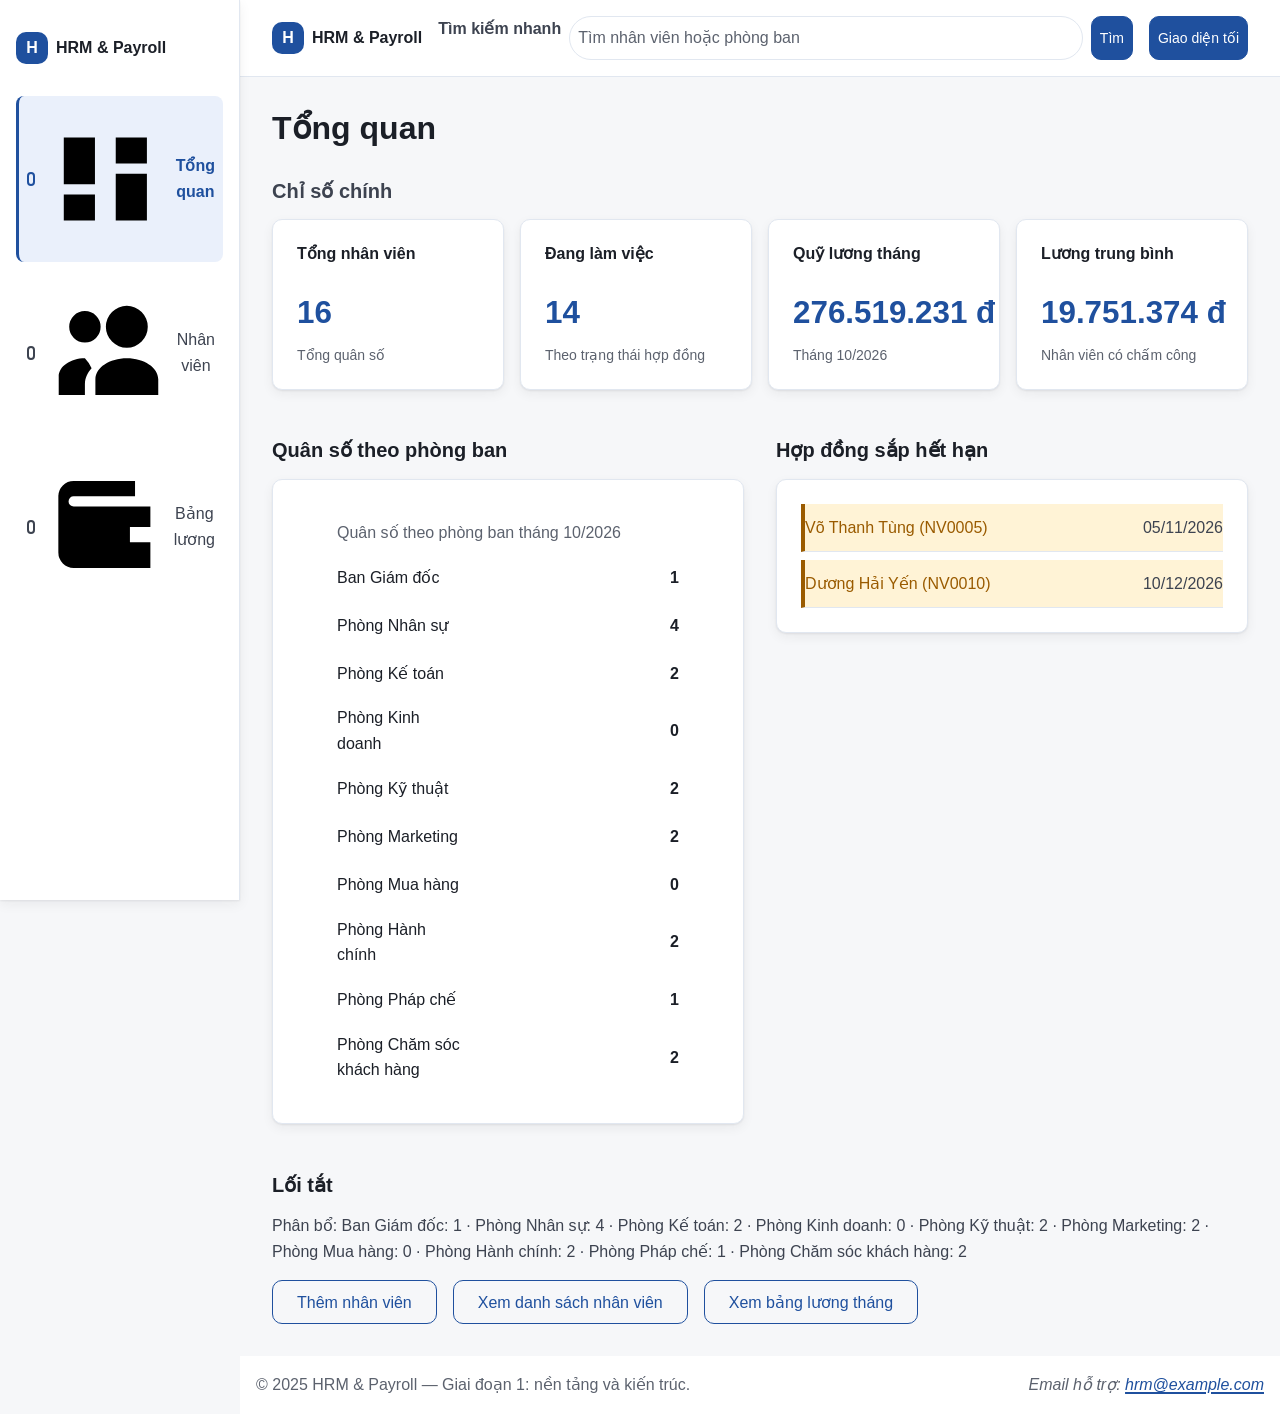
==== commit f535ed55: "[Style]: Làm lại bố cục dashboard, nhân viên và bảng lương" ====
--- a/index.html
+++ b/index.html
@@ -13,9 +13,11 @@
     <script src="js/features.js" defer></script>
   </head>
   <body>
+    <a class="skip-link" href="#noi-dung-chinh">Bỏ qua tới nội dung</a>
+    <svg class="icon-sprite" aria-hidden="true" focusable="false"><symbol id="icon-dashboard" viewBox="0 0 24 24"><path d="M4 13h6V4H4v9Zm0 7h6v-5H4v5Zm10 0h6V11h-6v9Zm0-16v5h6V4h-6Z"/></symbol><symbol id="icon-users" viewBox="0 0 24 24"><path d="M16 11a4 4 0 1 0-4-4 4 4 0 0 0 4 4ZM8 10a3 3 0 1 0-3-3 3 3 0 0 0 3 3Zm8 3c-3.31 0-6 1.79-6 4v3h12v-3c0-2.21-2.69-4-6-4ZM8 13c-2.76 0-5 1.57-5 3.5V20h5v-2c0-1.18.48-2.25 1.28-3.08A6.4 6.4 0 0 0 8 13Z"/></symbol><symbol id="icon-wallet" viewBox="0 0 24 24"><path d="M3 6a3 3 0 0 1 3-3h12v3H6a1 1 0 0 0 0 2h15v12H6a3 3 0 0 1-3-3V6Zm14 6v3h4v-3h-4Z"/></symbol><symbol id="icon-theme" viewBox="0 0 24 24"><path d="M12 3v2m0 14v2M5.64 5.64l1.41 1.41m9.9 9.9 1.41 1.41M3 12h2m14 0h2M5.64 18.36l1.41-1.41m9.9-9.9 1.41-1.41M12 7a5 5 0 1 0 0 10 5 5 0 0 0 0-10Z"/></symbol></svg>
     <!-- Khối đầu trang: nhận diện hệ thống và thao tác dùng chung. -->
     <header>
-      <a href="index.html">HRM &amp; Payroll</a>
+      <a class="logo" href="index.html"><span class="logo-mark" aria-hidden="true">H</span><span>HRM &amp; Payroll</span></a>
       <!-- Form tìm kiếm dùng chung cho các màn hình; hành vi sẽ bổ sung ở giai đoạn sau. -->
       <form role="search" action="#" method="get">
         <label for="global-search">Tìm kiếm nhanh</label>
@@ -28,15 +30,16 @@
 
     <!-- Điều hướng chính: liên kết qua lại giữa ba màn hình nghiệp vụ. -->
     <nav aria-label="Điều hướng chính">
+      <span class="nav-brand"><span class="logo-mark" aria-hidden="true">H</span><span>HRM &amp; Payroll</span></span>
       <ul>
-        <li><a href="index.html" aria-current="page">Tổng quan</a></li>
-        <li><a href="nhan-vien.html">Nhân viên</a></li>
-        <li><a href="bang-luong.html">Bảng lương</a></li>
+        <li><a href="index.html" aria-current="page"><svg class="icon" aria-hidden="true"><use href="#icon-dashboard"></use></svg>Tổng quan</a></li>
+        <li><a href="nhan-vien.html"><svg class="icon" aria-hidden="true"><use href="#icon-users"></use></svg>Nhân viên</a></li>
+        <li><a href="bang-luong.html"><svg class="icon" aria-hidden="true"><use href="#icon-wallet"></use></svg>Bảng lương</a></li>
       </ul>
     </nav>
 
     <!-- Nội dung chính của trang dashboard. -->
-    <main class="trang-tong-quan">
+    <main id="noi-dung-chinh" class="trang-tong-quan">
       <h1 class="tieu-de animate__animated animate__fadeInDown">Tổng quan</h1>
 
       <!-- Khu vực KPI: tóm tắt các chỉ số quản trị quan trọng. -->
--- a/css/styles.css
+++ b/css/styles.css
@@ -51,6 +51,7 @@
   --dong-cao: 1.6;
 
   /* Hình khối và chuyển động. */
+  --bo-goc-nho: 8px;
   --bo-goc: 10px;
   --bo-goc-tron: 999px;
   --bong: 0 1px 2px rgb(27 31 39 / 8%), 0 4px 12px rgb(27 31 39 / 6%);
@@ -1145,8 +1146,26 @@
     overflow-y: auto;
   }
 
+  nav {
+    display: flex;
+    flex-direction: column;
+    gap: var(--cach-5);
+    padding: var(--cach-5) var(--cach-3);
+    border-top: 0;
+    border-right: 1px solid var(--mau-vien);
+  }
+
+  .nav-brand {
+    display: inline-flex;
+    align-items: center;
+    gap: var(--cach-2);
+    color: var(--chu-1);
+    font-weight: 800;
+  }
+
   nav ul {
     flex-direction: column;
+    gap: var(--cach-2);
   }
 
   nav li {
@@ -1155,6 +1174,8 @@
 
   nav a {
     justify-content: flex-start;
+    gap: var(--cach-3);
+    border-radius: var(--bo-goc-nho, 8px);
   }
 
   nav a[aria-current="page"] {
@@ -1246,6 +1267,11 @@
   }
 
   .trang-tong-quan > .tieu-de { grid-area: tieu-de; }
+
+  .khu-kpi {
+    grid-template-columns: repeat(4, minmax(0, 1fr));
+  }
+
   .trang-tong-quan > .khu-kpi { grid-area: kpi; }
   .trang-tong-quan > .khu-bieu-do { grid-area: bieu-do; }
   .trang-tong-quan > .khu-het-han { grid-area: het-han; }
@@ -1292,7 +1318,255 @@
   }
 }
 
+/* Sprint 5 — Calm Enterprise UI redesign. */
+body {
+  background: var(--mau-nen);
+}
+
+.skip-link {
+  position: fixed;
+  z-index: 100;
+  top: var(--cach-2);
+  left: var(--cach-2);
+  padding: var(--cach-2) var(--cach-4);
+  border-radius: var(--bo-goc);
+  background: var(--mau-chinh);
+  color: var(--mau-tren-chinh);
+  transform: translateY(-160%);
+}
+
+.skip-link:focus {
+  transform: translateY(0);
+}
+
+.icon-sprite {
+  position: absolute;
+  width: 0;
+  height: 0;
+  overflow: hidden;
+}
+
+.logo {
+  display: inline-flex;
+  align-items: center;
+  gap: var(--cach-2);
+  color: var(--chu-1);
+  font-weight: 800;
+  text-decoration: none;
+}
+
+.logo-mark {
+  display: inline-grid;
+  width: 2rem;
+  height: 2rem;
+  place-items: center;
+  border-radius: var(--bo-goc);
+  background: var(--mau-chinh);
+  color: var(--mau-tren-chinh);
+}
+
+header,
+footer {
+  background: var(--mau-the);
+  border-color: var(--mau-vien);
+}
+
+header {
+  min-height: 4.5rem;
+  padding: var(--cach-3) var(--cach-5);
+}
+
+header > form input[type="search"] {
+  min-height: 2.75rem;
+  border-radius: var(--bo-goc-tron);
+}
+
+#nut-doi-giao-dien {
+  min-height: 2.75rem;
+  white-space: nowrap;
+}
+
+nav {
+  border-color: var(--mau-vien);
+  box-shadow: var(--bong);
+}
+
+nav a {
+  min-height: 2.75rem;
+  gap: var(--cach-2);
+  border-left: 3px solid transparent;
+}
+
+nav a::before {
+  display: inline-block;
+  width: 0.85rem;
+  height: 0.85rem;
+  border: 2px solid currentColor;
+  border-radius: var(--bo-goc-nho, 8px);
+  content: "";
+}
+
+nav a[aria-current="page"] {
+  border-top: 0;
+  border-left-color: var(--mau-chinh);
+  background: var(--mau-chinh-nhat);
+}
+
+main {
+  padding: var(--cach-5);
+}
+
+.trang-tong-quan,
+.trang-nhan-vien,
+.trang-bang-luong {
+  gap: var(--cach-5);
+}
+
+h1.tieu-de {
+  margin: 0;
+}
+
+.khu-kpi {
+  position: relative;
+}
+
+.khu-kpi > h2 {
+  grid-column: 1 / -1;
+  margin: 0;
+  color: var(--chu-2);
+  font-size: var(--co-to);
+}
+
+.the {
+  border-color: var(--mau-vien);
+  border-radius: var(--bo-goc);
+  box-shadow: var(--bong);
+}
+
+.the-tuong-tac:hover {
+  transform: translateY(-2px);
+  box-shadow: var(--bong-noi);
+}
+
+.so-kpi {
+  overflow-wrap: normal;
+  white-space: nowrap;
+  font-size: clamp(1.25rem, 1rem + 1.2vw, 2rem);
+  font-variant-numeric: tabular-nums;
+}
+
+.nhan-kpi {
+  line-height: 1.35;
+}
+
+.bieu-do-cot .thanh {
+  background: linear-gradient(90deg, var(--mau-chinh), var(--mau-chinh-dam));
+  animation: none;
+}
+
+.bieu-do-cot li {
+  min-height: 2rem;
+}
+
+.ds-hop-dong li {
+  min-height: 3rem;
+}
+
+.khu-cong-cu,
+.khu-danh-sach,
+.khu-bieu-mau,
+.ho-so-nhanh,
+.khu-bang,
+.phieu-luong {
+  border-radius: var(--bo-goc);
+}
+
+.thong-ke {
+  gap: var(--cach-3);
+}
+
+.thong-ke > div {
+  padding: var(--cach-3);
+  border-radius: var(--bo-goc);
+  background: var(--mau-the);
+}
+
+.bang-cuon {
+  border: 1px solid var(--mau-vien);
+  border-radius: var(--bo-goc);
+  background: var(--mau-the);
+}
+
+.bang-cuon table {
+  border-radius: var(--bo-goc);
+}
+
+tbody tr:hover {
+  background: var(--mau-chinh-nhat);
+}
+
+.khu-danh-sach td:nth-child(2),
+.khu-danh-sach td:nth-child(5),
+.khu-danh-sach td:nth-child(7),
+.khu-bang td:nth-child(1),
+.khu-bang td:nth-child(4) {
+  white-space: nowrap;
+  font-variant-numeric: tabular-nums;
+}
+
+.khu-danh-sach thead th:last-child {
+  white-space: nowrap;
+}
+
+.ho-so-nhanh {
+  overflow-x: clip;
+}
+
 /* Người dùng giảm chuyển động: block riêng này cần quy tắc ưu tiên cao hơn Animate.css. */
+@media (max-width: 767px) {
+  body {
+    padding-bottom: calc(var(--chieu-cao-nav) + env(safe-area-inset-bottom));
+  }
+
+  header {
+    padding: var(--cach-3);
+  }
+
+  nav {
+    display: block;
+    padding-bottom: env(safe-area-inset-bottom);
+  }
+
+  .nav-brand {
+    display: none;
+  }
+
+  nav a {
+    min-height: var(--chieu-cao-nav);
+    gap: var(--cach-1);
+    flex-direction: column;
+    font-size: var(--co-nho);
+  }
+
+  nav a::before {
+    display: none;
+  }
+
+  main {
+    padding: var(--cach-4) var(--cach-3);
+  }
+}
+
+@media (min-width: 1024px) {
+  .trang-nhan-vien .khu-danh-sach {
+    min-width: 0;
+  }
+
+  .trang-nhan-vien .khu-danh-sach .bang-cuon {
+    overflow-x: auto;
+  }
+}
+
 @media (prefers-reduced-motion: reduce) {
   *,
   *::before,
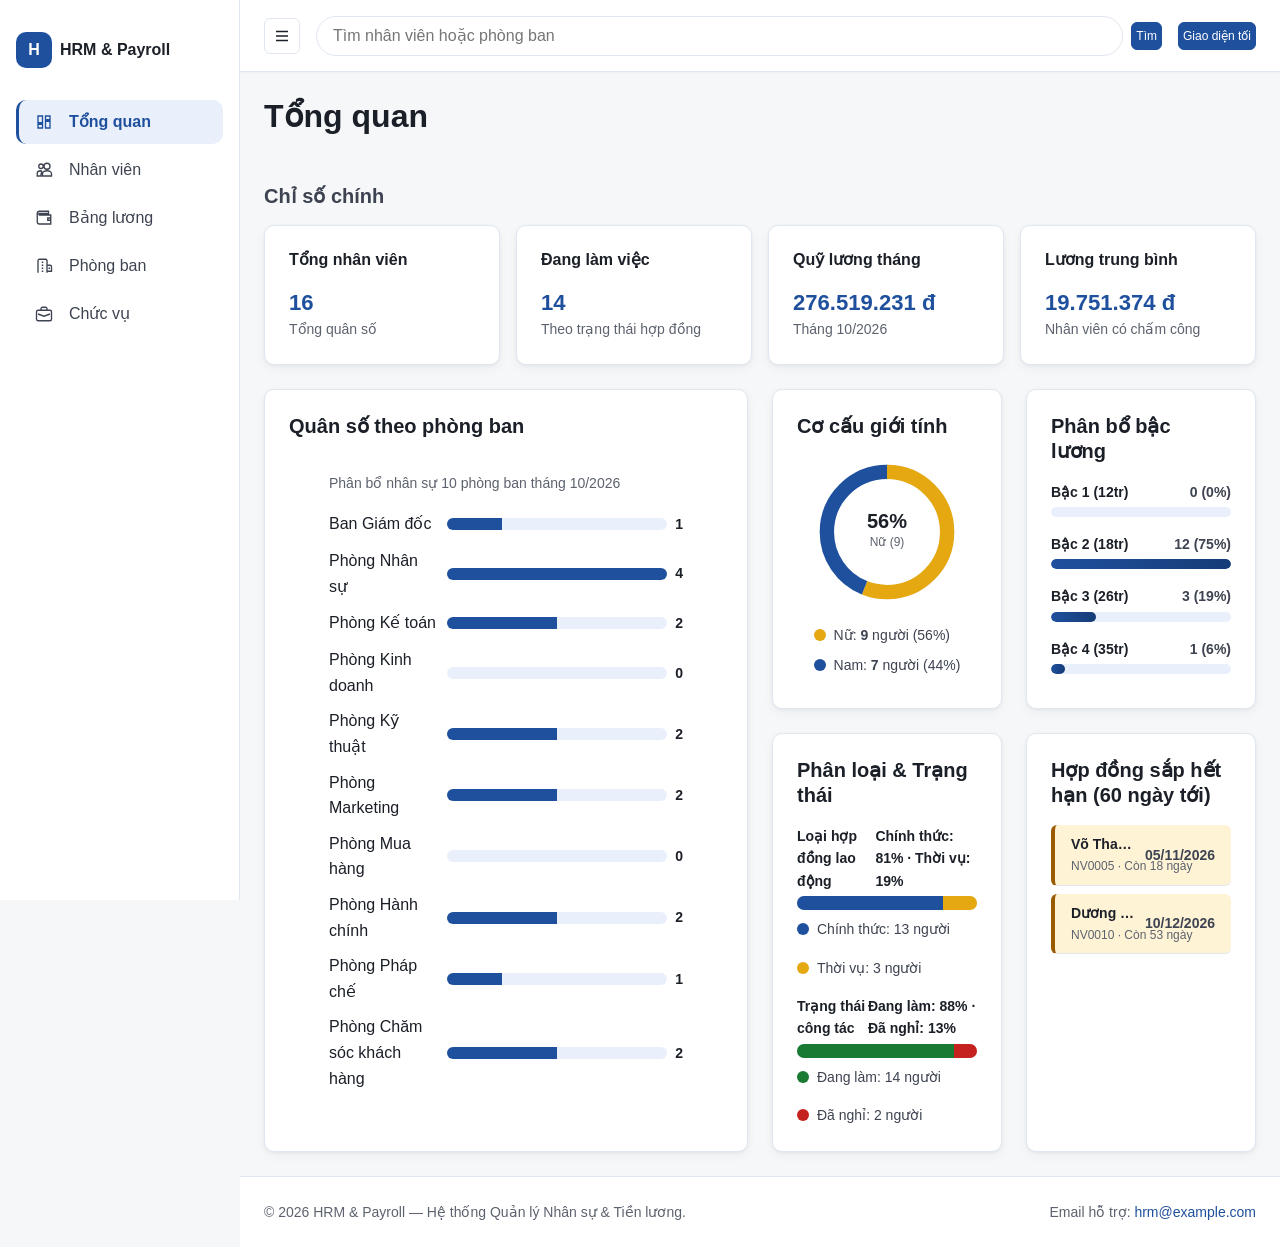
==== commit 10a43b52: "feat(ui): redesign Calm Enterprise layout, multi-chart dashboard and complete management dialogs - A" ====
--- a/index.html
+++ b/index.html
@@ -9,18 +9,30 @@
     <link rel="stylesheet" href="https://cdnjs.cloudflare.com/ajax/libs/animate.css/4.1.1/animate.min.css">
     <link rel="stylesheet" href="css/styles.css">
     <script src="js/data.js" defer></script>
+    <script src="js/kho-du-lieu.js" defer></script>
     <script src="js/logic.js" defer></script>
     <script src="js/features.js" defer></script>
   </head>
   <body>
     <a class="skip-link" href="#noi-dung-chinh">Bỏ qua tới nội dung</a>
-    <svg class="icon-sprite" aria-hidden="true" focusable="false"><symbol id="icon-dashboard" viewBox="0 0 24 24"><path d="M4 13h6V4H4v9Zm0 7h6v-5H4v5Zm10 0h6V11h-6v9Zm0-16v5h6V4h-6Z"/></symbol><symbol id="icon-users" viewBox="0 0 24 24"><path d="M16 11a4 4 0 1 0-4-4 4 4 0 0 0 4 4ZM8 10a3 3 0 1 0-3-3 3 3 0 0 0 3 3Zm8 3c-3.31 0-6 1.79-6 4v3h12v-3c0-2.21-2.69-4-6-4ZM8 13c-2.76 0-5 1.57-5 3.5V20h5v-2c0-1.18.48-2.25 1.28-3.08A6.4 6.4 0 0 0 8 13Z"/></symbol><symbol id="icon-wallet" viewBox="0 0 24 24"><path d="M3 6a3 3 0 0 1 3-3h12v3H6a1 1 0 0 0 0 2h15v12H6a3 3 0 0 1-3-3V6Zm14 6v3h4v-3h-4Z"/></symbol><symbol id="icon-theme" viewBox="0 0 24 24"><path d="M12 3v2m0 14v2M5.64 5.64l1.41 1.41m9.9 9.9 1.41 1.41M3 12h2m14 0h2M5.64 18.36l1.41-1.41m9.9-9.9 1.41-1.41M12 7a5 5 0 1 0 0 10 5 5 0 0 0 0-10Z"/></symbol></svg>
+    <svg class="icon-sprite" aria-hidden="true" focusable="false">
+      <symbol id="icon-dashboard" viewBox="0 0 24 24"><path d="M4 13h6V4H4v9Zm0 7h6v-5H4v5Zm10 0h6V11h-6v9Zm0-16v5h6V4h-6Z"/></symbol>
+      <symbol id="icon-users" viewBox="0 0 24 24"><path d="M16 11a4 4 0 1 0-4-4 4 4 0 0 0 4 4ZM8 10a3 3 0 1 0-3-3 3 3 0 0 0 3 3Zm8 3c-3.31 0-6 1.79-6 4v3h12v-3c0-2.21-2.69-4-6-4ZM8 13c-2.76 0-5 1.57-5 3.5V20h5v-2c0-1.18.48-2.25 1.28-3.08A6.4 6.4 0 0 0 8 13Z"/></symbol>
+      <symbol id="icon-wallet" viewBox="0 0 24 24"><path d="M3 6a3 3 0 0 1 3-3h12v3H6a1 1 0 0 0 0 2h15v12H6a3 3 0 0 1-3-3V6Zm14 6v3h4v-3h-4Z"/></symbol>
+      <symbol id="icon-building" viewBox="0 0 24 24"><path d="M4 21V5a2 2 0 0 1 2-2h8a2 2 0 0 1 2 2v16M9 7h2m-2 4h2m-2 4h2m-2 4h2m5-8h4a2 2 0 0 1 2 2v6h-6m2-4h2"/></symbol>
+      <symbol id="icon-briefcase" viewBox="0 0 24 24"><path d="M16 7V5a2 2 0 0 0-2-2h-4a2 2 0 0 0-2 2v2M4 7h16a2 2 0 0 1 2 2v10a2 2 0 0 1-2 2H4a2 2 0 0 1-2-2V9a2 2 0 0 1 2-2Zm0 5 8 3 8-3"/></symbol>
+      <symbol id="icon-menu" viewBox="0 0 24 24"><path d="M4 6h16M4 12h16M4 18h16"/></symbol>
+      <symbol id="icon-theme" viewBox="0 0 24 24"><path d="M12 3v2m0 14v2M5.64 5.64l1.41 1.41m9.9 9.9 1.41 1.41M3 12h2m14 0h2M5.64 18.36l1.41-1.41m9.9-9.9 1.41-1.41M12 7a5 5 0 1 0 0 10 5 5 0 0 0 0-10Z"/></symbol>
+    </svg>
     <!-- Khối đầu trang: nhận diện hệ thống và thao tác dùng chung. -->
     <header>
-      <a class="logo" href="index.html"><span class="logo-mark" aria-hidden="true">H</span><span>HRM &amp; Payroll</span></a>
+      <button class="nut nut-nho nut-vien nut-thu-gon-sidebar" id="nut-thu-gon-sidebar" type="button" aria-label="Thu gọn hoặc mở rộng thanh điều hướng" aria-expanded="true">
+        <svg class="icon" aria-hidden="true"><use href="#icon-menu"></use></svg>
+        <span class="sr-only">Thu gọn thanh điều hướng</span>
+      </button>
       <!-- Form tìm kiếm dùng chung cho các màn hình; hành vi sẽ bổ sung ở giai đoạn sau. -->
       <form role="search" action="#" method="get">
-        <label for="global-search">Tìm kiếm nhanh</label>
+        <label class="sr-only" for="global-search">Tìm kiếm nhanh</label>
         <input id="global-search" name="q" type="search" placeholder="Tìm nhân viên hoặc phòng ban">
         <button class="nut nut-nho" type="submit">Tìm</button>
       </form>
@@ -32,9 +44,11 @@
     <nav aria-label="Điều hướng chính">
       <span class="nav-brand"><span class="logo-mark" aria-hidden="true">H</span><span>HRM &amp; Payroll</span></span>
       <ul>
-        <li><a href="index.html" aria-current="page"><svg class="icon" aria-hidden="true"><use href="#icon-dashboard"></use></svg>Tổng quan</a></li>
-        <li><a href="nhan-vien.html"><svg class="icon" aria-hidden="true"><use href="#icon-users"></use></svg>Nhân viên</a></li>
-        <li><a href="bang-luong.html"><svg class="icon" aria-hidden="true"><use href="#icon-wallet"></use></svg>Bảng lương</a></li>
+        <li><a href="index.html" aria-current="page" title="Tổng quan"><svg class="icon" aria-hidden="true"><use href="#icon-dashboard"></use></svg><span class="nav-text">Tổng quan</span></a></li>
+        <li><a href="nhan-vien.html" title="Nhân viên"><svg class="icon" aria-hidden="true"><use href="#icon-users"></use></svg><span class="nav-text">Nhân viên</span></a></li>
+        <li><a href="bang-luong.html" title="Bảng lương"><svg class="icon" aria-hidden="true"><use href="#icon-wallet"></use></svg><span class="nav-text">Bảng lương</span></a></li>
+        <li><a href="phong-ban.html" title="Phòng ban"><svg class="icon" aria-hidden="true"><use href="#icon-building"></use></svg><span class="nav-text">Phòng ban</span></a></li>
+        <li><a href="chuc-vu.html" title="Chức vụ"><svg class="icon" aria-hidden="true"><use href="#icon-briefcase"></use></svg><span class="nav-text">Chức vụ</span></a></li>
       </ul>
     </nav>
 
@@ -45,62 +59,76 @@
       <!-- Khu vực KPI: tóm tắt các chỉ số quản trị quan trọng. -->
       <section class="khu-kpi" aria-labelledby="kpi-heading">
         <h2 id="kpi-heading">Chỉ số chính</h2>
-        <article class="the the-tuong-tac animate__animated animate__fadeInUp">
+        <article class="the the-tuong-tac">
           <h3>Tổng nhân viên</h3>
           <p class="so-kpi" id="kpi-tong">0</p>
           <p class="nhan-kpi">Tổng quân số</p>
         </article>
-        <article class="the the-tuong-tac animate__animated animate__fadeInUp animate__delay-1s">
+        <article class="the the-tuong-tac">
           <h3>Đang làm việc</h3>
           <p class="so-kpi" id="kpi-dang-lam">0</p>
           <p class="nhan-kpi">Theo trạng thái hợp đồng</p>
         </article>
-        <article class="the the-tuong-tac animate__animated animate__fadeInUp animate__delay-2s">
+        <article class="the the-tuong-tac">
           <h3>Quỹ lương tháng</h3>
           <p class="so-kpi" id="kpi-quy-luong">0 đ</p>
           <p class="nhan-kpi">Tháng 10/2026</p>
         </article>
-        <article class="the the-tuong-tac animate__animated animate__fadeInUp animate__delay-3s">
+        <article class="the the-tuong-tac">
           <h3>Lương trung bình</h3>
           <p class="so-kpi" id="kpi-luong-trung-binh">0 đ</p>
           <p class="nhan-kpi">Nhân viên có chấm công</p>
         </article>
       </section>
 
-      <!-- Khu vực biểu đồ: trình bày quỹ lương theo phòng ban bằng dữ liệu tĩnh. -->
-      <section class="khu-bieu-do" aria-labelledby="salary-chart-heading">
-        <h2 id="salary-chart-heading">Quân số theo phòng ban</h2>
-        <article class="the the-tuong-tac animate__animated animate__fadeIn">
+      <!-- Biểu đồ 1: Phân bổ quân số theo phòng ban (Thanh ngang) -->
+      <section class="khu-bieu-do-pb" aria-labelledby="dept-chart-heading">
+        <article class="the the-tuong-tac">
+          <h2 id="dept-chart-heading">Quân số theo phòng ban</h2>
+          <p id="dashboard-theo-phong" class="sr-only" aria-live="polite"></p>
           <figure class="bieu-do-cot">
-            <figcaption>Quân số theo phòng ban tháng 10/2026</figcaption>
+            <figcaption>Phân bổ nhân sự 10 phòng ban tháng 10/2026</figcaption>
             <ul id="dashboard-bieu-do" aria-label="Quân số theo phòng ban"></ul>
           </figure>
         </article>
       </section>
 
+      <!-- Biểu đồ 2: Cơ cấu Giới tính (Donut SVG) -->
+      <section class="khu-bieu-do-gt" aria-labelledby="gender-chart-heading">
+        <article class="the the-tuong-tac">
+          <h2 id="gender-chart-heading">Cơ cấu giới tính</h2>
+          <div class="khung-bieu-do-donut" id="dashboard-bieu-do-gioi-tinh"></div>
+        </article>
+      </section>
+
+      <!-- Biểu đồ 3: Loại nhân viên & Trạng thái làm việc (Phân đoạn) -->
+      <section class="khu-bieu-do-loai" aria-labelledby="type-chart-heading">
+        <article class="the the-tuong-tac">
+          <h2 id="type-chart-heading">Phân loại &amp; Trạng thái</h2>
+          <div class="khung-bieu-do-phan-doan" id="dashboard-bieu-do-loai-nv"></div>
+        </article>
+      </section>
+
+      <!-- Biểu đồ 4: Phân bổ nhân sự theo Bậc lương -->
+      <section class="khu-bieu-do-luong" aria-labelledby="salary-grade-heading">
+        <article class="the the-tuong-tac">
+          <h2 id="salary-grade-heading">Phân bổ bậc lương</h2>
+          <div class="khung-bieu-do-bac-luong" id="dashboard-bieu-do-bac-luong"></div>
+        </article>
+      </section>
+
       <!-- Khu vực cảnh báo: liệt kê các hợp đồng cần được theo dõi. -->
       <section class="khu-het-han" aria-labelledby="expiring-contract-heading">
-        <h2 id="expiring-contract-heading">Hợp đồng sắp hết hạn</h2>
         <article class="the the-tuong-tac">
+          <h2 id="expiring-contract-heading">Hợp đồng sắp hết hạn (60 ngày tới)</h2>
           <ul class="ds-hop-dong" id="dashboard-hop-dong" aria-label="Hợp đồng sắp hết hạn"></ul>
         </article>
       </section>
-
-      <!-- Lối tắt: dẫn đến các tác vụ thường dùng. -->
-      <aside class="khu-loi-tat" aria-labelledby="shortcut-heading">
-        <h2 id="shortcut-heading">Lối tắt</h2>
-        <p id="dashboard-theo-phong" aria-live="polite"></p>
-        <ul>
-          <li><a class="nut nut-vien" href="nhan-vien.html#employee-form">Thêm nhân viên</a></li>
-          <li><a class="nut nut-vien" href="nhan-vien.html#employee-list">Xem danh sách nhân viên</a></li>
-          <li><a class="nut nut-vien" href="bang-luong.html#salary-table">Xem bảng lương tháng</a></li>
-        </ul>
-      </aside>
     </main>
 
     <!-- Chân trang: thông tin liên hệ và bản quyền dự án. -->
     <footer>
-      <p>© 2025 HRM &amp; Payroll — Giai đoạn 1: nền tảng và kiến trúc.</p>
+      <p>© 2026 HRM &amp; Payroll — Hệ thống Quản lý Nhân sự &amp; Tiền lương.</p>
       <address>Email hỗ trợ: <a href="mailto:hrm@example.com">hrm@example.com</a></address>
     </footer>
   </body>
--- a/css/styles.css
+++ b/css/styles.css
@@ -1,22 +1,21 @@
-/* Giai đoạn 2D: Motion, trên nền Design System, Layout và Components. */
-
-/* Reset nền tảng. */
-*,
-*::before,
-*::after {
-  box-sizing: border-box;
-}
-
-/* Mục 1: Design System — token theo vai trò. */
+/* ==========================================================================
+   HRM & Payroll — Design System & Stylesheet
+   Kiến trúc: ITCSS (Settings -> Reset/Base -> Layout -> Components -> Responsive -> A11y)
+   Chuẩn: CSS3 thuần, Mobile-First, Calm Enterprise Theme (Light & Dark)
+   ========================================================================== */
+
+/* ==========================================================================
+   1. SETTINGS & DESIGN TOKENS
+   ========================================================================== */
 :root {
-  /* Màu thương hiệu. */
+  /* Màu thương hiệu */
   --mau-chinh: #1F509E;
   --mau-chinh-dam: #163C77;
   --mau-chinh-nhat: #EAF0FB;
   --mau-phu: #E6A811;
   --mau-tren-chinh: #FFFFFF;
 
-  /* Màu trạng thái. */
+  /* Màu trạng thái nghiệp vụ */
   --mau-thanh-cong: #187A33;
   --mau-thanh-cong-nhat: #E6F4EA;
   --mau-canh-bao: #9A5B00;
@@ -24,17 +23,17 @@
   --mau-loi: #C5221F;
   --mau-loi-nhat: #FDECEA;
 
-  /* Màu chữ theo mức độ ưu tiên. */
+  /* Màu chữ phân cấp */
   --chu-1: #1B1F27;
   --chu-2: #3D4350;
   --chu-3: #5C626E;
 
-  /* Màu nền và đường viền. */
+  /* Màu nền và đường viền */
   --mau-nen: #F6F7F9;
   --mau-the: #FFFFFF;
   --mau-vien: #E1E7F0;
 
-  /* Khoảng cách chuẩn. */
+  /* Thang khoảng cách chuẩn (4px grid) */
   --cach-1: 4px;
   --cach-2: 8px;
   --cach-3: 16px;
@@ -42,40 +41,39 @@
   --cach-5: 32px;
   --cach-6: 48px;
 
-  /* Kiểu chữ và nhịp dòng. */
-  --font: -apple-system, BlinkMacSystemFont, "Segoe UI", sans-serif;
+  /* Kiểu chữ và nhịp dòng */
+  --font: -apple-system, BlinkMacSystemFont, "Segoe UI", Roboto, Helvetica, Arial, sans-serif;
   --co-nho: 0.875rem;
   --co-thuong: 1rem;
   --co-to: 1.25rem;
   --co-tieu-de: clamp(1.5rem, 1.2rem + 1.5vw, 2rem);
   --dong-cao: 1.6;
 
-  /* Hình khối và chuyển động. */
-  --bo-goc-nho: 8px;
+  /* Hình khối và độ bóng (Calm Enterprise) */
+  --bo-goc-nho: 6px;
   --bo-goc: 10px;
+  --bo-goc-lon: 14px;
   --bo-goc-tron: 999px;
-  --bong: 0 1px 2px rgb(27 31 39 / 8%), 0 4px 12px rgb(27 31 39 / 6%);
-  --bong-noi: 0 8px 20px rgb(27 31 39 / 16%);
-  --chuyen-dong: 0.25s ease-out;
-
-  /* Motion tokens. */
+  --bong: 0 1px 3px rgb(27 31 39 / 6%), 0 4px 12px rgb(27 31 39 / 4%);
+  --bong-noi: 0 6px 18px rgb(27 31 39 / 10%), 0 2px 6px rgb(27 31 39 / 6%);
+
+  /* Thời lượng chuyển động */
   --tg-nhanh: 0.2s;
   --tg-vua: 0.3s;
   --duong-cong: cubic-bezier(0.22, 0.61, 0.36, 1);
-  /* Animate.css đọc hai biến này để kiểm soát thời lượng và độ trễ animation. */
   --animate-duration: 0.5s;
   --animate-delay: 0.12s;
 
-  /* Bố cục: media query dùng mốc px cố định vì không dùng được var(). */
-  --rong-noi-dung: 75rem;
+  /* Kích thước khung bố cục */
+  --rong-noi-dung: 78rem;
+  --chieu-cao-header: 4.5rem;
   --chieu-cao-nav: 4rem;
-  --chieu-cao-header: 4rem;
-  --rong-nav: 12.5rem;
+  --rong-nav: 13.5rem;
 
   color-scheme: light dark;
 }
 
-/* Bộ token tối dùng chung cho preference hệ điều hành và theme thủ công. */
+/* Tokens chế độ tối: đồng bộ giữa tùy chọn hệ điều hành và gán thuộc tính data-theme */
 @media (prefers-color-scheme: dark) {
   :root:not([data-theme="light"]) {
     --mau-nen: #14171C;
@@ -95,13 +93,12 @@
     --mau-canh-bao-nhat: #3D3010;
     --mau-loi: #FF8A80;
     --mau-loi-nhat: #44201F;
-    --bong: 0 2px 4px rgb(0 0 0 / 28%), 0 8px 20px rgb(0 0 0 / 24%);
-    --bong-noi: 0 10px 24px rgb(0 0 0 / 34%);
+    --bong: 0 2px 6px rgb(0 0 0 / 28%), 0 8px 20px rgb(0 0 0 / 22%);
+    --bong-noi: 0 10px 24px rgb(0 0 0 / 36%);
     color-scheme: dark;
   }
 }
 
-/* Lặp token tối để theme thủ công hoạt động cả khi hệ điều hành đang Sáng. */
 :root[data-theme="dark"] {
   --mau-nen: #14171C;
   --mau-the: #1E232B;
@@ -120,16 +117,26 @@
   --mau-canh-bao-nhat: #3D3010;
   --mau-loi: #FF8A80;
   --mau-loi-nhat: #44201F;
-  --bong: 0 2px 4px rgb(0 0 0 / 28%), 0 8px 20px rgb(0 0 0 / 24%);
-  --bong-noi: 0 10px 24px rgb(0 0 0 / 34%);
+  --bong: 0 2px 6px rgb(0 0 0 / 28%), 0 8px 20px rgb(0 0 0 / 22%);
+  --bong-noi: 0 10px 24px rgb(0 0 0 / 36%);
   color-scheme: dark;
 }
 
-/* Mục 2: Base — nền tảng chung. */
+/* ==========================================================================
+   2. RESET & BASE
+   ========================================================================== */
+*,
+*::before,
+*::after {
+  box-sizing: border-box;
+}
+
 html {
   font-family: var(--font);
   font-size: 100%;
   line-height: var(--dong-cao);
+  scroll-behavior: smooth;
+  -webkit-text-size-adjust: 100%;
 }
 
 body {
@@ -164,6 +171,99 @@
   min-width: 0;
 }
 
+h1,
+h2,
+h3,
+h4 {
+  margin-top: 0;
+  color: var(--chu-1);
+  font-weight: 700;
+  line-height: 1.25;
+}
+
+h1 { font-size: var(--co-tieu-de); }
+h2 { font-size: var(--co-to); }
+h3 { font-size: var(--co-thuong); }
+
+p {
+  margin: 0 0 var(--cach-3) 0;
+  color: var(--chu-2);
+}
+
+p:last-child {
+  margin-bottom: 0;
+}
+
+a {
+  color: var(--mau-chinh);
+  text-decoration: none;
+  transition: color var(--tg-nhanh) var(--duong-cong);
+}
+
+a:hover {
+  color: var(--mau-chinh-dam);
+  text-decoration: underline;
+  text-underline-offset: 0.2em;
+}
+
+img {
+  max-width: 100%;
+  height: auto;
+  display: block;
+}
+
+hr {
+  border: 0;
+  border-top: 1px solid var(--mau-vien);
+  margin: var(--cach-4) 0;
+}
+
+:focus-visible {
+  outline: 3px solid var(--mau-chinh);
+  outline-offset: 2px;
+}
+
+/* ==========================================================================
+   3. APP SHELL LAYOUT (Header, Nav, Footer, Skip-link)
+   ========================================================================== */
+
+/* Skip Link hỗ trợ bàn phím (A11y) */
+.skip-link {
+  position: fixed;
+  z-index: 100;
+  top: var(--cach-2);
+  left: var(--cach-2);
+  padding: var(--cach-2) var(--cach-4);
+  border-radius: var(--bo-goc);
+  background: var(--mau-chinh);
+  color: var(--mau-tren-chinh);
+  font-weight: 700;
+  transform: translateY(-180%);
+  transition: transform var(--tg-nhanh) var(--duong-cong);
+}
+
+.skip-link:focus {
+  transform: translateY(0);
+}
+
+.icon-sprite {
+  position: absolute;
+  width: 0;
+  height: 0;
+  overflow: hidden;
+}
+
+.icon {
+  width: 1.125rem;
+  height: 1.125rem;
+  flex: 0 0 1.125rem;
+  fill: none;
+  stroke: currentColor;
+  stroke-width: 1.8;
+  vertical-align: middle;
+}
+
+/* Khối đầu trang (Header / Topbar) */
 header {
   position: sticky;
   z-index: 10;
@@ -174,42 +274,68 @@
   align-items: center;
   gap: var(--cach-2) var(--cach-3);
   min-height: var(--chieu-cao-header);
-  padding: var(--cach-2) var(--cach-3);
+  padding: var(--cach-2) var(--cach-4);
   border-bottom: 1px solid var(--mau-vien);
   background-color: var(--mau-the);
-}
-
-header > a {
-  flex: 0 1 auto;
+  box-shadow: 0 1px 2px rgb(27 31 39 / 4%);
+}
+
+.nut-thu-gon-sidebar {
+  flex: 0 0 auto;
+  display: inline-flex;
+  align-items: center;
+  justify-content: center;
+  width: 2.25rem;
+  height: 2.25rem;
+  min-height: 2.25rem;
+  padding: 0;
+  border-radius: var(--bo-goc);
   color: var(--chu-1);
-  font-weight: 700;
+}
+
+.logo {
+  display: inline-flex;
+  align-items: center;
+  gap: var(--cach-2);
+  color: var(--chu-1);
+  font-weight: 800;
   text-decoration: none;
+  font-size: var(--co-thuong);
+}
+
+.logo-mark {
+  display: inline-grid;
+  width: 2.25rem;
+  height: 2.25rem;
+  place-items: center;
+  border-radius: var(--bo-goc);
+  background: var(--mau-chinh);
+  color: var(--mau-tren-chinh);
+  font-weight: 800;
 }
 
 header > form {
   display: flex;
-  flex: 1 1 16rem;
-  flex-wrap: wrap;
+  flex: 1 1 14rem;
+  align-items: center;
   gap: var(--cach-2);
   min-width: 0;
 }
 
-header > form label,
-header > label {
-  flex: 0 0 auto;
-  color: var(--chu-2);
-  font-weight: 700;
-}
-
-header > form input {
+header > form input[type="search"] {
   flex: 1 1 10rem;
   min-width: 0;
-}
-
-header > form input[type="search"] {
+  min-height: 2.5rem;
   border-radius: var(--bo-goc-tron);
-}
-
+  padding: var(--cach-1) var(--cach-3);
+}
+
+#nut-doi-giao-dien {
+  flex: 0 0 auto;
+  white-space: nowrap;
+}
+
+/* Điều hướng chính (Navigation) */
 nav {
   position: fixed;
   z-index: 20;
@@ -220,6 +346,11 @@
   padding-bottom: env(safe-area-inset-bottom);
   border-top: 1px solid var(--mau-vien);
   background-color: var(--mau-the);
+  box-shadow: 0 -2px 8px rgb(27 31 39 / 6%);
+}
+
+.nav-brand {
+  display: none;
 }
 
 nav ul {
@@ -239,11 +370,14 @@
 nav a {
   display: flex;
   flex: 1 1 auto;
+  flex-direction: column;
   align-items: center;
   justify-content: center;
+  gap: var(--cach-1);
   min-width: 0;
-  padding: var(--cach-2);
+  padding: var(--cach-1);
   color: var(--chu-2);
+  font-size: var(--co-nho);
   text-align: center;
   text-decoration: none;
   transition: background-color var(--tg-nhanh) var(--duong-cong), color var(--tg-nhanh) var(--duong-cong);
@@ -256,6 +390,7 @@
   font-weight: 700;
 }
 
+/* Vùng nội dung chính (Main) */
 main {
   grid-area: main;
   width: 100%;
@@ -263,16 +398,23 @@
   padding: var(--cach-4) var(--cach-3);
 }
 
+h1.tieu-de {
+  margin-bottom: var(--cach-4);
+}
+
+/* Chân trang (Footer) */
 footer {
   display: flex;
   grid-area: footer;
   flex-wrap: wrap;
   align-items: center;
   justify-content: space-between;
-  gap: var(--cach-2) var(--cach-3);
-  padding: var(--cach-3);
+  gap: var(--cach-2) var(--cach-4);
+  padding: var(--cach-4);
+  border-top: 1px solid var(--mau-vien);
   background-color: var(--mau-the);
   color: var(--chu-3);
+  font-size: var(--co-nho);
 }
 
 footer p {
@@ -282,39 +424,301 @@
 
 footer address {
   color: var(--chu-3);
-}
-
-footer a {
+  font-style: normal;
+}
+
+/* ==========================================================================
+   4. COMPONENTS
+   ========================================================================== */
+
+/* --- Cards (.the) --- */
+.the {
+  padding: var(--cach-4);
+  border: 1px solid var(--mau-vien);
+  border-radius: var(--bo-goc);
+  background-color: var(--mau-the);
+  box-shadow: var(--bong);
+  transition: border-color var(--tg-nhanh) var(--duong-cong);
+}
+
+.the-tuong-tac {
+  transition: transform var(--tg-vua) var(--duong-cong), box-shadow var(--tg-vua) var(--duong-cong), border-color var(--tg-vua) var(--duong-cong);
+}
+
+.the-tuong-tac:hover {
+  transform: translateY(-2px);
+  box-shadow: var(--bong-noi);
+  border-color: var(--mau-chinh-nhat);
+}
+
+/* KPI Cards */
+.khu-kpi {
+  display: grid;
+  grid-template-columns: repeat(auto-fit, minmax(10rem, 1fr));
+  gap: var(--cach-3);
+}
+
+.khu-kpi > h2 {
+  grid-column: 1 / -1;
+  margin-bottom: 0;
+  color: var(--chu-2);
+  font-size: var(--co-to);
+}
+
+.khu-kpi .the {
+  display: flex;
+  flex-direction: column;
+  gap: var(--cach-1);
+}
+
+.so-kpi {
+  margin: 0;
   color: var(--mau-chinh);
-}
-
-a {
+  font-size: clamp(1.125rem, 0.9rem + 0.6vw, 1.625rem);
+  font-weight: 800;
+  font-variant-numeric: tabular-nums;
+  line-height: 1.2;
+  white-space: nowrap;
+}
+
+.nhan-kpi {
+  margin: 0;
+  color: var(--chu-3);
+  font-size: var(--co-nho);
+  line-height: 1.4;
+}
+
+/* --- Buttons (.nut) --- */
+.nut {
+  display: inline-flex;
+  align-items: center;
+  justify-content: center;
+  gap: var(--cach-2);
+  min-height: 2.75rem;
+  padding: var(--cach-2) var(--cach-4);
+  border: 1px solid var(--mau-chinh);
+  border-radius: var(--bo-goc);
+  background-color: var(--mau-chinh);
+  color: var(--mau-tren-chinh);
+  cursor: pointer;
+  font-family: inherit;
+  font-size: var(--co-thuong);
+  font-weight: 600;
+  text-decoration: none;
+  white-space: nowrap;
+  transition: transform var(--tg-nhanh) var(--duong-cong),
+              box-shadow var(--tg-nhanh) var(--duong-cong),
+              background-color var(--tg-nhanh) var(--duong-cong),
+              border-color var(--tg-nhanh) var(--duong-cong);
+}
+
+.nut:not([disabled]):hover {
+  transform: translateY(-1px);
+  box-shadow: var(--bong);
+  background-color: var(--mau-chinh-dam);
+  border-color: var(--mau-chinh-dam);
+  color: var(--mau-tren-chinh);
+  text-decoration: none;
+}
+
+.nut:not([disabled]):active {
+  transform: scale(0.98);
+}
+
+.nut:focus-visible {
+  outline: 3px solid var(--mau-chinh);
+  outline-offset: 2px;
+  box-shadow: 0 0 0 4px var(--mau-chinh-nhat);
+}
+
+.nut[disabled] {
+  cursor: not-allowed;
+  opacity: 0.55;
+  box-shadow: none;
+  transform: none;
+}
+
+.nut-vien {
+  border-color: var(--mau-vien);
+  background-color: transparent;
+  color: var(--chu-1);
+}
+
+.nut-vien:not([disabled]):hover {
+  background-color: var(--mau-chinh-nhat);
+  border-color: var(--mau-chinh);
   color: var(--mau-chinh);
-  text-decoration-thickness: 0.1em;
-  text-underline-offset: 0.15em;
-}
-
-h1,
-h2,
-h3 {
+}
+
+.nut-nguy-hiem {
+  border-color: var(--mau-loi);
+  background-color: var(--mau-loi);
+  color: var(--mau-tren-chinh);
+}
+
+.nut-nguy-hiem:not([disabled]):hover {
+  border-color: var(--mau-loi);
+  background-color: #a81917;
+  color: var(--mau-tren-chinh);
+}
+
+.nut-nho {
+  min-height: 1.75rem;
+  padding: 2px var(--cach-1);
+  font-size: 0.75rem;
+  font-weight: 500;
+  border-radius: var(--bo-goc-nho);
+}
+
+.nhom-nut-thao-tac {
+  display: inline-flex;
+  align-items: center;
+  gap: 3px;
+  white-space: nowrap;
+}
+
+.nhom-nut-thao-tac .nut-nho {
+  min-height: 1.625rem;
+  padding: 1px 5px;
+  font-size: 0.75rem;
+  font-weight: 600;
+  border-radius: var(--bo-goc-nho);
+}
+
+/* --- Badges (.nhan) --- */
+.nhan {
+  display: inline-flex;
+  align-items: center;
+  gap: var(--cach-1);
+  width: fit-content;
+  white-space: nowrap;
+  padding: var(--cach-1) var(--cach-2);
+  border-radius: var(--bo-goc-tron);
+  font-size: var(--co-nho);
+  font-weight: 700;
+  line-height: 1.3;
+}
+
+.nhan-dang-lam {
+  background-color: var(--mau-thanh-cong-nhat);
+  color: var(--mau-thanh-cong);
+}
+
+.nhan-da-nghi {
+  background-color: var(--mau-loi-nhat);
+  color: var(--mau-loi);
+}
+
+[data-het-han="true"] {
+  border-left: 4px solid var(--mau-canh-bao);
+  background-color: var(--mau-canh-bao-nhat);
+  color: var(--mau-canh-bao);
+}
+
+/* --- Form Controls --- */
+form,
+fieldset,
+button,
+input,
+select,
+textarea {
+  font-family: inherit;
+  font-size: max(var(--co-thuong), 16px);
+}
+
+label {
+  display: block;
+  color: var(--chu-2);
+  font-weight: 600;
+  font-size: var(--co-nho);
+  margin-bottom: var(--cach-1);
+}
+
+fieldset {
+  margin: 0;
+  padding: var(--cach-3);
+  border: 1px solid var(--mau-vien);
+  border-radius: var(--bo-goc);
+  background-color: var(--mau-the);
+}
+
+legend {
+  padding: 0 var(--cach-2);
   color: var(--chu-1);
-  line-height: 1.2;
-}
-
-h1 {
-  font-size: var(--co-tieu-de);
-}
-
-h2 {
-  font-size: var(--co-to);
-}
-
-h3 {
   font-size: var(--co-thuong);
-}
-
-p {
-  color: var(--chu-2);
+  font-weight: 700;
+}
+
+input,
+select,
+textarea {
+  width: 100%;
+  max-width: 100%;
+  min-height: 2.75rem;
+  padding: var(--cach-2) var(--cach-3);
+  border: 1px solid var(--mau-vien);
+  border-radius: var(--bo-goc);
+  background-color: var(--mau-the);
+  color: var(--chu-1);
+  line-height: var(--dong-cao);
+  transition: border-color var(--tg-nhanh) var(--duong-cong), box-shadow var(--tg-nhanh) var(--duong-cong);
+}
+
+input:focus-visible,
+select:focus-visible,
+textarea:focus-visible {
+  border-color: var(--mau-chinh);
+  outline: 3px solid var(--mau-chinh-nhat);
+  outline-offset: 2px;
+}
+
+input[type="radio"],
+input[type="checkbox"] {
+  width: 1.25rem;
+  min-width: 1.25rem;
+  height: 1.25rem;
+  min-height: 1.25rem;
+  accent-color: var(--mau-chinh);
+}
+
+input[aria-invalid="true"],
+select[aria-invalid="true"] {
+  border-color: var(--mau-loi);
+  box-shadow: 0 0 0 3px var(--mau-loi-nhat);
+}
+
+.thong-bao-loi {
+  display: block;
+  min-height: 1.3em;
+  margin-top: var(--cach-1);
+  color: var(--mau-loi);
+  font-size: var(--co-nho);
+}
+
+#thong-bao-form,
+#salary-result,
+#phong-ban-thong-bao,
+#chuc-vu-thong-bao {
+  min-height: 1.4em;
+  margin: 0;
+  color: var(--mau-thanh-cong);
+  font-size: var(--co-nho);
+  font-weight: 600;
+}
+
+.hang-moi {
+  outline: 3px solid var(--mau-thanh-cong-nhat);
+  outline-offset: -3px;
+}
+
+/* --- Tables & Mobile Card-ization --- */
+.bang-cuon {
+  max-width: 100%;
+  overflow-x: hidden;
+  border: 1px solid var(--mau-vien);
+  border-radius: var(--bo-goc);
+  background: var(--mau-the);
+  box-shadow: var(--bong);
 }
 
 table {
@@ -327,7 +731,7 @@
 }
 
 caption {
-  margin-bottom: var(--cach-2);
+  padding: var(--cach-3);
   color: var(--chu-1);
   font-size: var(--co-to);
   font-weight: 700;
@@ -349,6 +753,7 @@
 tfoot {
   display: grid;
   gap: var(--cach-3);
+  padding: var(--cach-2);
 }
 
 tr {
@@ -362,6 +767,12 @@
   border: 1px solid var(--mau-vien);
   border-radius: var(--bo-goc);
   background-color: var(--mau-the);
+  box-shadow: var(--bong);
+  transition: background-color var(--tg-nhanh) var(--duong-cong);
+}
+
+tbody tr:hover {
+  background-color: var(--mau-chinh-nhat);
 }
 
 th,
@@ -387,341 +798,95 @@
   color: var(--chu-3);
   content: attr(data-cot);
   font-weight: 700;
-}
-
-th {
-  background-color: var(--mau-chinh-nhat);
-  color: var(--chu-1);
-}
-
-tbody tr:nth-child(even) {
-  background-color: var(--mau-nen);
-}
-
-tbody tr:hover {
-  background-color: var(--mau-chinh-nhat);
-}
-
-tbody tr {
-  transition: background-color var(--tg-nhanh) var(--duong-cong);
-}
-
-tfoot {
-  font-weight: 700;
-}
-
-tfoot tr {
-  border-top: 2px solid var(--mau-chinh);
-}
-
-form,
-fieldset,
-button,
-input,
-select,
-textarea {
-  font-family: inherit;
-  font-size: max(var(--co-thuong), 16px);
-}
-
-button,
-input,
-select,
-textarea {
-  max-width: 100%;
-  border: 1px solid var(--mau-vien);
-  border-radius: var(--bo-goc);
-  background-color: var(--mau-the);
-  color: var(--chu-1);
-  line-height: var(--dong-cao);
-}
-
-button {
-  background-color: var(--mau-chinh);
-  color: var(--mau-tren-chinh);
-  cursor: pointer;
-}
-
-input,
-select,
-textarea {
-  min-height: 2.75rem;
-  padding: var(--cach-2);
-  transition: border-color var(--tg-nhanh) var(--duong-cong), box-shadow var(--tg-nhanh) var(--duong-cong);
-}
-
-textarea {
-  resize: vertical;
-}
-
-input:focus-visible,
-select:focus-visible,
-textarea:focus-visible {
-  border-color: var(--mau-chinh);
-  outline: 3px solid var(--mau-chinh-nhat);
-  outline-offset: 2px;
-}
-
-::placeholder {
-  color: var(--chu-3);
-  opacity: 1;
-}
-
-:focus-visible {
-  outline: 3px solid var(--mau-chinh);
-  outline-offset: 2px;
-}
-
-hr {
-  border: 0;
-  border-top: 1px solid var(--mau-vien);
-}
-
-img {
-  max-width: 100%;
-  height: auto;
-}
-
-/* Mục 3: Components — Cards. */
-.the {
-  padding: var(--cach-4);
-  border: 1px solid var(--mau-vien);
-  border-radius: var(--bo-goc);
-  background-color: var(--mau-the);
-  box-shadow: var(--bong);
-}
-
-.the > h2,
-.the > h3 {
-  margin-top: 0;
-}
-
-.khu-kpi .the {
-  display: flex;
-  flex-direction: column;
-  gap: var(--cach-2);
-}
-
-.so-kpi {
-  min-width: 0;
-  margin: 0;
-  overflow-wrap: anywhere;
-  color: var(--mau-chinh);
-  font-size: var(--co-tieu-de);
-  font-weight: 700;
-}
-
-.nhan-kpi {
-  margin: 0;
-  color: var(--chu-3);
-  font-size: var(--co-nho);
-}
-
-.the-tuong-tac {
-  transition: transform var(--tg-vua) var(--duong-cong), box-shadow var(--tg-vua) var(--duong-cong);
-}
-
-.the-tuong-tac:hover {
-  transform: translateY(-4px);
-  box-shadow: var(--bong-noi);
-}
-
-/* Components — Buttons. */
-.nut {
-  display: inline-flex;
-  align-items: center;
-  justify-content: center;
-  min-height: 2.75rem;
-  padding: var(--cach-2) var(--cach-4);
-  border: 1px solid var(--mau-chinh);
-  border-radius: var(--bo-goc);
-  background-color: var(--mau-chinh);
-  color: var(--mau-tren-chinh);
-  cursor: pointer;
-  font: inherit;
-  text-decoration: none;
-  transition: transform var(--tg-vua) var(--duong-cong), box-shadow var(--tg-vua) var(--duong-cong), background-color var(--tg-vua) var(--duong-cong), border-color var(--tg-vua) var(--duong-cong);
-}
-
-.nut:not([disabled]):hover {
-  transform: translateY(-3px);
-  box-shadow: var(--bong-noi);
-  background-color: var(--mau-chinh-dam);
-  color: var(--mau-tren-chinh);
-}
-
-.nut:not([disabled]):active {
-  transform: scale(0.97);
-  box-shadow: none;
-}
-
-.nut:focus-visible {
-  outline: 3px solid var(--mau-chinh);
-  outline-offset: 3px;
-  box-shadow: 0 0 0 5px var(--mau-chinh-nhat);
-}
-
-.nut[disabled] {
-  cursor: not-allowed;
-  opacity: 0.55;
-}
-
-.nut-vien {
-  border-color: var(--mau-chinh);
-  background-color: transparent;
-  color: var(--mau-chinh);
-}
-
-.nut-vien:hover {
-  background-color: var(--mau-chinh-nhat);
-  color: var(--mau-chinh-dam);
-}
-
-.nut-nguy-hiem {
-  border-color: var(--mau-loi);
-  background-color: var(--mau-loi);
-  color: var(--mau-tren-chinh);
-}
-
-.nut-nguy-hiem:hover {
-  border-color: var(--mau-loi);
-  background-color: var(--mau-loi);
-  color: var(--mau-tren-chinh);
-}
-
-.nut-nho {
-  min-height: 2.25rem;
-  padding: var(--cach-1) var(--cach-2);
-  font-size: var(--co-nho);
-}
-
-/* Components — Forms. */
-label {
-  color: var(--chu-2);
-  font-weight: 700;
-}
-
-fieldset {
-  border: 1px solid var(--mau-vien);
-  border-radius: var(--bo-goc);
-  background-color: var(--mau-the);
-  padding: var(--cach-3);
-}
-
-legend {
-  color: var(--chu-1);
-  font-size: var(--co-to);
-  font-weight: 700;
-}
-
-input[type="radio"],
-input[type="checkbox"] {
-  width: 1.25rem;
-  min-width: 1.25rem;
-  height: 1.25rem;
-  min-height: 1.25rem;
-  accent-color: var(--mau-chinh);
-}
-
-input[aria-invalid="true"] {
-  border-color: var(--mau-loi);
-}
-
-input[aria-invalid="false"] {
-  border-color: var(--mau-thanh-cong);
-}
-
-.thong-bao-loi {
-  min-height: 1.4em;
-  margin: 0;
-  color: var(--mau-loi);
-  font-size: var(--co-nho);
-}
-
-input[aria-invalid="true"],
-select[aria-invalid="true"] {
-  border-color: var(--mau-loi);
-  box-shadow: 0 0 0 3px var(--mau-loi-nhat);
-}
-
-.hang-moi {
-  outline: 3px solid var(--mau-thanh-cong-nhat);
-  outline-offset: -3px;
-}
-
-.nut-xem-ho-so {
-  white-space: nowrap;
-}
-
-#thong-bao-form,
-#salary-result {
-  min-height: 1.4em;
-  margin: 0;
-  color: var(--mau-thanh-cong);
-  font-size: var(--co-nho);
-}
-
-#than-bang-luong .so-tien {
-  white-space: nowrap;
-}
-
-#tong-bang-luong {
-  font-weight: 700;
-}
-
-/* Components — Tables. */
+  font-size: var(--co-nho);
+}
+
 .so-tien {
   font-variant-numeric: tabular-nums;
   text-align: right;
 }
 
-.khu-bang td[data-cot="Ngày công"] {
-  font-variant-numeric: tabular-nums;
-  text-align: right;
-}
-
-/* Components — Badges. */
-.nhan {
+.khong-co-du-lieu {
+  display: table-cell;
+  color: var(--chu-2);
+  text-align: center;
+  padding: var(--cach-5);
+}
+
+#tong-bang-luong {
+  display: flex;
+  align-items: center;
+  justify-content: space-between;
+  gap: var(--cach-3);
+  font-weight: 700;
+  white-space: nowrap;
+  border-top: 2px solid var(--mau-chinh);
+}
+
+#tong-bang-luong th,
+#tong-bang-luong td {
   display: inline-flex;
-  align-items: center;
-  width: fit-content;
-  padding: var(--cach-1) var(--cach-2);
+  border: 0;
+  padding: var(--cach-2) var(--cach-3);
+}
+
+#tong-bang-luong td::before {
+  display: none;
+}
+
+/* Avatar */
+.avatar {
+  display: inline-flex;
+  align-items: center;
+  justify-content: center;
+  width: 2.75rem;
+  height: 2.75rem;
+  overflow: hidden;
   border-radius: var(--bo-goc-tron);
-  font-size: var(--co-nho);
-  font-weight: 700;
-}
-
-[data-trang-thai="dangLam"] .nhan {
-  background-color: var(--mau-thanh-cong-nhat);
-  color: var(--mau-thanh-cong);
-}
-
-[data-trang-thai="nghiViec"] .nhan {
-  background-color: var(--mau-loi-nhat);
-  color: var(--mau-loi);
-}
-
-[data-loai-hd] .nhan {
   background-color: var(--mau-chinh-nhat);
   color: var(--mau-chinh);
-}
-
-[data-het-han="true"] {
-  border-left: 4px solid var(--mau-canh-bao);
-  background-color: var(--mau-canh-bao-nhat);
-  color: var(--mau-canh-bao);
-}
-
-/* Components — Chart. GĐ3: JavaScript sẽ gán --ty-le bằng element.style.setProperty. */
+  font-weight: 700;
+  font-size: var(--co-nho);
+}
+
+.anh-dai-dien {
+  width: 2.75rem;
+  height: 2.75rem;
+  object-fit: cover;
+}
+
+.avatar-chu {
+  display: inline-flex;
+  align-items: center;
+  justify-content: center;
+}
+
+.ten-nhan-vien {
+  display: flex;
+  flex-direction: column;
+  gap: 2px;
+}
+
+.ten-nhan-vien strong {
+  color: var(--chu-1);
+}
+
+.ten-nhan-vien small {
+  color: var(--chu-3);
+  font-size: var(--co-nho);
+}
+
+/* Biểu đồ thanh ngang */
 .bieu-do-cot figcaption {
   margin-bottom: var(--cach-3);
   color: var(--chu-3);
+  font-size: var(--co-nho);
   text-align: left;
 }
 
 .bieu-do-cot ul {
   display: grid;
-  gap: var(--cach-3);
+  gap: 10px;
   margin: 0;
   padding: 0;
   list-style: none;
@@ -729,10 +894,11 @@
 
 .bieu-do-cot li {
   display: grid;
-  grid-template-columns: minmax(8rem, 1fr) minmax(5rem, 2fr) auto;
+  grid-template-columns: minmax(6.5rem, 1fr) minmax(4rem, 2fr) auto;
   align-items: center;
   gap: var(--cach-2);
   min-width: 0;
+  min-height: 1.75rem;
 }
 
 .bieu-do-cot .thanh {
@@ -742,51 +908,137 @@
   height: 0.75rem;
   overflow: hidden;
   border-radius: var(--bo-goc-tron);
-  background: linear-gradient(to right, var(--mau-chinh) var(--ty-le), var(--mau-chinh-nhat) var(--ty-le));
-  transform: scaleX(0);
+  background: linear-gradient(to right, var(--mau-chinh) var(--ty-le, 0%), var(--mau-chinh-nhat) var(--ty-le, 0%));
   transform-origin: left;
   animation: moc-thanh 0.6s var(--duong-cong) both;
-}
-
-.bieu-do-cot li:nth-child(2) .thanh {
-  animation-delay: 0.06s;
-}
-
-.bieu-do-cot li:nth-child(3) .thanh {
-  animation-delay: 0.12s;
-}
-
-.bieu-do-cot li:nth-child(4) .thanh {
-  animation-delay: 0.18s;
-}
-
-.bieu-do-cot li:nth-child(5) .thanh {
-  animation-delay: 0.24s;
 }
 
 .bieu-do-cot strong {
   color: var(--chu-1);
   font-variant-numeric: tabular-nums;
   text-align: right;
-}
-
-.ty-le-10 { --ty-le: 10%; }
-.ty-le-20 { --ty-le: 20%; }
-.ty-le-30 { --ty-le: 30%; }
-.ty-le-40 { --ty-le: 40%; }
-.ty-le-50 { --ty-le: 50%; }
-.ty-le-60 { --ty-le: 60%; }
-.ty-le-70 { --ty-le: 70%; }
-.ty-le-80 { --ty-le: 80%; }
-.ty-le-90 { --ty-le: 90%; }
-.ty-le-100 { --ty-le: 100%; }
+  font-size: var(--co-nho);
+}
 
 @keyframes moc-thanh {
   from { transform: scaleX(0); }
   to { transform: scaleX(1); }
 }
 
-/* Components — Spinner. GĐ3 sẽ bật tắt hidden bằng JavaScript. */
+/* Danh sách hợp đồng hết hạn */
+.ds-hop-dong {
+  display: grid;
+  gap: var(--cach-2);
+  margin: 0;
+  padding: 0;
+  list-style: none;
+}
+
+.ds-hop-dong li {
+  display: flex;
+  align-items: center;
+  justify-content: space-between;
+  gap: var(--cach-2);
+  min-width: 0;
+  padding: var(--cach-2) var(--cach-3);
+  border-radius: var(--bo-goc-nho);
+  border-bottom: 1px solid var(--mau-vien);
+}
+
+.hop-dong-info {
+  display: flex;
+  flex-direction: column;
+  gap: 2px;
+  min-width: 0;
+}
+
+.hop-dong-info strong {
+  color: var(--chu-1);
+  font-size: var(--co-nho);
+  white-space: nowrap;
+  overflow: hidden;
+  text-overflow: ellipsis;
+}
+
+.hop-dong-info small {
+  color: var(--chu-3);
+  font-size: 0.75rem;
+  white-space: nowrap;
+}
+
+.ds-hop-dong time {
+  flex: 0 0 auto;
+  color: var(--chu-2);
+  font-variant-numeric: tabular-nums;
+  font-size: var(--co-nho);
+  font-weight: 600;
+  white-space: nowrap;
+}
+
+/* Hồ sơ nhanh & Phiếu lương */
+.ho-so-nhanh .the,
+.phieu-luong .the {
+  display: flex;
+  flex-direction: column;
+  gap: var(--cach-3);
+}
+
+.ho-so-nhanh figure {
+  margin: 0;
+  text-align: center;
+}
+
+.ho-so-nhanh img {
+  width: 8rem;
+  height: 8rem;
+  margin: 0 auto;
+  border-radius: var(--bo-goc-tron);
+  object-fit: cover;
+  border: 3px solid var(--mau-chinh-nhat);
+}
+
+.ho-so-nhanh figcaption {
+  margin-top: var(--cach-1);
+  color: var(--chu-3);
+  font-size: var(--co-nho);
+}
+
+.ho-so-nhanh dl,
+.phieu-luong dl {
+  display: grid;
+  grid-template-columns: minmax(0, 1fr) minmax(0, 1fr);
+  gap: var(--cach-2) var(--cach-3);
+  margin: 0;
+}
+
+.ho-so-nhanh dt,
+.phieu-luong dt {
+  color: var(--chu-3);
+  font-size: var(--co-nho);
+}
+
+.ho-so-nhanh dd,
+.phieu-luong dd {
+  margin: 0;
+  color: var(--chu-1);
+  font-weight: 700;
+  font-size: var(--co-nho);
+}
+
+.phieu-luong dd:last-child {
+  grid-column: 1 / -1;
+  padding-top: var(--cach-3);
+  border-top: 2px solid var(--mau-vien);
+  color: var(--mau-chinh);
+  font-size: var(--co-to);
+}
+
+.ho-so-nhanh,
+.phieu-luong {
+  overflow-x: clip;
+}
+
+/* Spinner trạng thái tải */
 .trang-thai-tai[hidden] {
   display: none;
 }
@@ -812,305 +1064,208 @@
   to { transform: rotate(360deg); }
 }
 
-/* Components — Profile, payslip và contract list. */
-.ho-so-nhanh .the,
-.phieu-luong .the {
+/* Dialog / Modal (Sprint 6A & Redesign) */
+dialog {
+  width: min(38rem, calc(100% - var(--cach-4)));
+  max-height: calc(100vh - var(--cach-6));
+  overflow-y: auto;
+  padding: var(--cach-5);
+  border: 1px solid var(--mau-vien);
+  border-radius: var(--bo-goc-lon);
+  background: var(--mau-the);
+  color: var(--chu-1);
+  box-shadow: var(--bong-noi);
+}
+
+dialog.hop-thoai-lon {
+  width: min(56rem, calc(100% - var(--cach-4)));
+  max-height: 92vh;
+  padding: var(--cach-3) var(--cach-4);
+}
+
+/* Dialog Xem hồ sơ chi tiết */
+.ho-so-modal-body {
   display: flex;
   flex-direction: column;
   gap: var(--cach-3);
 }
 
-.ho-so-nhanh figure {
-  margin: 0;
-}
-
-.ho-so-nhanh img {
-  width: calc(var(--cach-6) * 3);
-  height: calc(var(--cach-6) * 3);
-  border-radius: var(--bo-goc-tron);
-  object-fit: cover;
-}
-
-.ho-so-nhanh dl,
-.phieu-luong dl {
-  display: grid;
-  grid-template-columns: minmax(0, 1fr) minmax(0, 1fr);
-  gap: var(--cach-2) var(--cach-3);
-  margin: 0;
-}
-
-.ho-so-nhanh dt,
-.phieu-luong dt {
-  color: var(--chu-3);
-}
-
-.ho-so-nhanh dd,
-.phieu-luong dd {
+.ho-so-modal-body h2 {
   margin: 0;
   color: var(--chu-1);
-  font-weight: 700;
-}
-
-.ho-so-nhanh details {
-  border: 1px solid var(--mau-vien);
-  border-radius: var(--bo-goc);
-  padding: var(--cach-2);
-}
-
-.ho-so-nhanh summary {
-  cursor: pointer;
-}
-
-.phieu-luong .the > h2 {
-  margin-bottom: 0;
-}
-
-.phieu-luong dd:last-child {
-  grid-column: 1 / -1;
-  padding-top: var(--cach-3);
-  border-top: 2px solid var(--mau-vien);
-  color: var(--mau-chinh);
   font-size: var(--co-to);
 }
 
-.phieu-luong .nut {
-  align-self: flex-end;
-}
-
-.ds-hop-dong {
-  display: grid;
-  gap: var(--cach-2);
-  margin: 0;
-  padding: 0;
-  list-style: none;
-}
-
-.ds-hop-dong li {
-  display: flex;
-  align-items: center;
-  justify-content: space-between;
-  gap: var(--cach-3);
-  min-width: 0;
-  padding: var(--cach-2) 0;
-  border-bottom: 1px solid var(--mau-vien);
-}
-
-.ds-hop-dong time {
-  flex: 0 0 auto;
-  color: var(--chu-2);
-}
-
-/* Sprint 1 — vùng lọc, thống kê và bảng nhân viên động. */
-.khu-cong-cu > form {
-  display: grid;
-  grid-template-columns: minmax(0, 1fr);
-  align-items: end;
-  gap: var(--cach-3);
-}
-
-.truong-loc {
-  display: flex;
-  flex-direction: column;
-  gap: var(--cach-2);
-  min-width: 0;
-}
-
-.hang-nut-loc {
-  display: flex;
-  flex-wrap: wrap;
-  gap: var(--cach-2);
-  min-width: 0;
-}
-
-.khu-thong-ke {
-  margin-top: var(--cach-4);
-}
-
-.khu-thong-ke h2 {
-  margin-bottom: var(--cach-2);
-}
-
-.thong-ke {
-  display: grid;
-  grid-template-columns: repeat(3, minmax(0, 1fr));
-  gap: var(--cach-2);
-  margin: 0;
-}
-
-.thong-ke > div {
-  min-width: 0;
-  padding: var(--cach-2);
-  border: 1px solid var(--mau-vien);
-  border-radius: var(--bo-goc);
-  background-color: var(--mau-nen);
-}
-
-.thong-ke dt {
-  color: var(--chu-3);
-  font-size: var(--co-nho);
-}
-
-.thong-ke dd {
+.ho-so-modal-body h3 {
   margin: 0;
   color: var(--mau-chinh);
   font-size: var(--co-to);
-  font-weight: 700;
-}
-
-.avatar {
-  display: inline-flex;
-  align-items: center;
-  justify-content: center;
-  width: 3rem;
-  height: 3rem;
-  overflow: hidden;
-  border-radius: var(--bo-goc-tron);
-  background-color: var(--mau-chinh-nhat);
-  color: var(--mau-chinh);
-  font-weight: 700;
-}
-
-.anh-dai-dien {
-  width: 3rem;
-  height: 3rem;
-  object-fit: cover;
-}
-
-.avatar-chu {
-  display: inline-flex;
-  align-items: center;
-  justify-content: center;
-}
-
-.ten-nhan-vien {
-  display: flex;
-  flex-direction: column;
-  gap: var(--cach-1);
-}
-
-.ten-nhan-vien strong {
+}
+
+.ho-so-modal-body dl {
+  display: grid;
+  grid-template-columns: repeat(2, minmax(0, 1fr));
+  gap: var(--cach-2) var(--cach-4);
+  margin: 0;
+  padding: var(--cach-3);
+  background-color: var(--mau-nen);
+  border-radius: var(--bo-goc);
+}
+
+.ho-so-modal-body dt {
+  color: var(--chu-3);
+  font-size: var(--co-nho);
+}
+
+.ho-so-modal-body dd {
+  margin: 0 0 var(--cach-1) 0;
   color: var(--chu-1);
-}
-
-.ten-nhan-vien small {
-  color: var(--chu-3);
-  font-size: var(--co-nho);
-}
-
-.nhan-dang-lam {
-  background-color: var(--mau-thanh-cong-nhat);
-  color: var(--mau-thanh-cong);
-}
-
-.nhan-da-nghi {
-  background-color: var(--mau-loi-nhat);
-  color: var(--mau-loi);
-}
-
-.khong-co-du-lieu {
-  display: table-cell;
-  color: var(--chu-2);
-  text-align: center;
-}
-
-/* Mục 4: Layout — giữ nguyên bố cục 2B. */
-.trang-tong-quan,
-.trang-nhan-vien,
-.trang-bang-luong {
+  font-weight: 600;
+  font-size: var(--co-thuong);
+}
+
+#dialog-them-nhan-vien #employee-form > h2 {
+  margin-top: 0;
+  margin-bottom: var(--cach-2);
+  font-size: var(--co-to);
+}
+
+#dialog-them-nhan-vien #employee-form form {
+  display: grid;
+  grid-template-columns: minmax(0, 1fr);
+  gap: var(--cach-2);
+}
+
+#dialog-them-nhan-vien fieldset {
+  display: grid;
+  grid-template-columns: minmax(0, 1fr);
+  gap: 2px;
+  padding: var(--cach-2);
+}
+
+#dialog-them-nhan-vien label {
+  font-size: 0.8125rem;
+  margin-bottom: 1px;
+}
+
+#dialog-them-nhan-vien input,
+#dialog-them-nhan-vien select {
+  min-height: 2.125rem;
+  padding: 3px var(--cach-2);
+  font-size: 0.875rem;
+}
+
+#dialog-them-nhan-vien .thong-bao-loi {
+  min-height: 1.1em;
+  font-size: 0.75rem;
+  margin-top: 1px;
+}
+
+@media (min-width: 768px) {
+  #dialog-them-nhan-vien #employee-form form {
+    grid-template-columns: repeat(2, minmax(0, 1fr));
+    gap: var(--cach-3);
+  }
+
+  /* Cột 1: Thông tin định danh + Thông tin công việc */
+  #dialog-them-nhan-vien fieldset:nth-of-type(1) {
+    grid-column: 1;
+  }
+
+  #dialog-them-nhan-vien fieldset:nth-of-type(3) {
+    grid-column: 1;
+  }
+
+  /* Cột 2: Thông tin liên hệ */
+  #dialog-them-nhan-vien fieldset:nth-of-type(2) {
+    grid-column: 2;
+    grid-row: 1 / span 2;
+  }
+
+  /* Hàng nút bấm trải dài cả 2 cột ở dưới cùng */
+  #dialog-them-nhan-vien #thong-bao-form,
+  #dialog-them-nhan-vien .dialog-actions {
+    grid-column: 1 / -1;
+  }
+}
+
+dialog::backdrop {
+  background: rgb(15 23 42 / 60%);
+  backdrop-filter: blur(4px);
+}
+
+dialog form {
+  display: grid;
+  gap: var(--cach-3);
+}
+
+.dialog-actions {
+  display: flex;
+  flex-wrap: wrap;
+  justify-content: flex-end;
+  gap: var(--cach-2);
+  margin-top: var(--cach-2);
+}
+
+/* Thẻ quản lý và lưới phòng ban */
+.luoi-quan-ly {
   display: grid;
   grid-template-columns: minmax(0, 1fr);
   gap: var(--cach-4);
 }
 
-.trang-tong-quan > .tieu-de,
-.trang-nhan-vien > .tieu-de,
-.trang-bang-luong > .tieu-de {
+.the-quan-ly,
+.the-phong-ban {
+  display: flex;
+  flex-direction: column;
+  gap: var(--cach-2);
+  padding: var(--cach-4);
+  border: 1px solid var(--mau-vien);
+  border-radius: var(--bo-goc);
+  background-color: var(--mau-the);
+  box-shadow: var(--bong);
+  transition: transform var(--tg-vua) var(--duong-cong), box-shadow var(--tg-vua) var(--duong-cong);
+}
+
+.the-phong-ban:hover,
+.the-quan-ly:hover {
+  transform: translateY(-2px);
+  box-shadow: var(--bong-noi);
+}
+
+.the-phong-ban h3,
+.the-quan-ly h3 {
   margin: 0;
-}
-
-.khu-kpi {
-  display: grid;
-  grid-template-columns: repeat(auto-fit, minmax(10rem, 1fr));
+  color: var(--mau-chinh);
+  font-size: var(--co-to);
+}
+
+.the-phong-ban p,
+.the-quan-ly p {
+  margin: 0;
+  color: var(--chu-2);
+}
+
+.the-phong-ban .thao-tac,
+.the-quan-ly .thao-tac {
+  display: flex;
+  gap: var(--cach-2);
+  margin-top: auto;
+  padding-top: var(--cach-3);
+  border-top: 1px solid var(--mau-vien);
+}
+
+/* Thanh công cụ quản lý (Toolbar) */
+.thanh-cong-cu {
+  display: flex;
+  flex-wrap: wrap;
+  align-items: center;
+  justify-content: space-between;
   gap: var(--cach-3);
-}
-
-.khu-loi-tat ul {
-  display: flex;
-  flex-wrap: wrap;
-  gap: var(--cach-2) var(--cach-3);
-  margin: 0;
-  padding: 0;
-  list-style: none;
-}
-
-.khu-chon-thang > form {
-  display: flex;
-  flex-wrap: wrap;
-  align-items: end;
-  gap: var(--cach-2) var(--cach-3);
-}
-
-.khu-cong-cu > form fieldset {
-  display: flex;
-  flex: 1 1 16rem;
-  flex-wrap: wrap;
-  gap: var(--cach-2) var(--cach-3);
-  min-width: 0;
-}
-
-.khu-cong-cu > form fieldset legend {
-  flex-basis: 100%;
-}
-
-.bang-cuon {
-  max-width: 100%;
-  overflow-x: hidden;
-}
-
-.khu-bieu-mau > form {
-  display: grid;
-  grid-template-columns: minmax(0, 1fr);
-  gap: var(--cach-3);
-}
-
-.khu-bieu-mau fieldset {
-  display: grid;
-  grid-template-columns: minmax(0, 1fr);
-  gap: var(--cach-2);
-  min-width: 0;
-}
-
-.khu-bieu-mau fieldset > p {
-  grid-column: 1 / -1;
-}
-
-.khu-bieu-mau fieldset > label:has(input[type="radio"]),
-.khu-bieu-mau fieldset > label:has(input[type="checkbox"]) {
-  display: flex;
-  flex: 1 1 auto;
-  flex-wrap: wrap;
-  align-items: center;
-  gap: var(--cach-2);
-  min-width: 0;
-}
-
-.khu-bieu-mau > form > button {
-  min-width: 0;
-}
-
-.khu-danh-sach,
-.khu-bieu-mau,
-.ho-so-nhanh,
-.khu-bang,
-.phieu-luong {
-  min-width: 0;
-}
-
-.ho-so-nhanh {
-  overflow-x: clip;
-}
-
-/* Mục 5: Utilities. */
+  margin-bottom: var(--cach-4);
+}
+
+/* Utilities */
 .sr-only {
   position: absolute;
   width: 1px;
@@ -1123,7 +1278,315 @@
   border: 0;
 }
 
-/* Mục 6: Responsive — media query dùng đúng các mốc được quy định. */
+/* ==========================================================================
+   5. PAGE-SPECIFIC MACRO LAYOUTS
+   ========================================================================== */
+.trang-tong-quan,
+.trang-nhan-vien,
+.trang-bang-luong,
+.trang-phong-ban,
+.trang-chuc-vu,
+.trang-quan-ly {
+  display: grid;
+  grid-template-columns: minmax(0, 1fr);
+  gap: var(--cach-5);
+}
+
+/* --- Dashboard Multi-Charts --- */
+/* Biểu đồ Donut SVG */
+.bieu-do-donut-wrap {
+  display: flex;
+  flex-wrap: wrap;
+  align-items: center;
+  justify-content: center;
+  gap: var(--cach-4);
+  padding: var(--cach-2) 0;
+}
+
+.donut-svg-container {
+  position: relative;
+  width: 8.5rem;
+  height: 8.5rem;
+  flex: 0 0 8.5rem;
+}
+
+.donut-svg {
+  width: 100%;
+  height: 100%;
+  transform: rotate(-90deg);
+}
+
+.donut-bg {
+  fill: none;
+  stroke: var(--mau-chinh-nhat);
+  stroke-width: 3.8;
+}
+
+.donut-segment-nam {
+  fill: none;
+  stroke: var(--mau-chinh);
+  stroke-width: 3.8;
+  transition: stroke-dasharray var(--tg-vua) var(--duong-cong);
+}
+
+.donut-segment-nu {
+  fill: none;
+  stroke: var(--mau-phu);
+  stroke-width: 3.8;
+  transition: stroke-dasharray var(--tg-vua) var(--duong-cong);
+}
+
+.donut-center-text {
+  position: absolute;
+  inset: 0;
+  display: flex;
+  flex-direction: column;
+  align-items: center;
+  justify-content: center;
+  text-align: center;
+}
+
+.donut-center-number {
+  font-size: var(--co-to);
+  font-weight: 800;
+  color: var(--chu-1);
+  line-height: 1;
+}
+
+.donut-center-label {
+  font-size: 0.75rem;
+  color: var(--chu-3);
+  margin-top: 2px;
+}
+
+.donut-legend {
+  display: flex;
+  flex-direction: column;
+  gap: var(--cach-2);
+  list-style: none;
+  margin: 0;
+  padding: 0;
+}
+
+.donut-legend-item {
+  display: flex;
+  align-items: center;
+  gap: var(--cach-2);
+  font-size: var(--co-nho);
+  color: var(--chu-2);
+}
+
+.donut-dot {
+  width: 0.75rem;
+  height: 0.75rem;
+  border-radius: var(--bo-goc-tron);
+  flex-shrink: 0;
+}
+
+.dot-nam { background-color: var(--mau-chinh); }
+.dot-nu { background-color: var(--mau-phu); }
+.dot-chinh-thuc { background-color: var(--mau-chinh); }
+.dot-thoi-vu { background-color: var(--mau-phu); }
+.dot-dang-lam { background-color: var(--mau-thanh-cong); }
+.dot-da-nghi { background-color: var(--mau-loi); }
+
+/* Biểu đồ Phân đoạn */
+.muc-phan-doan {
+  display: flex;
+  flex-direction: column;
+  gap: var(--cach-1);
+  margin-bottom: var(--cach-3);
+}
+
+.muc-phan-doan:last-child {
+  margin-bottom: 0;
+}
+
+.nhan-phan-doan {
+  display: flex;
+  justify-content: space-between;
+  font-size: var(--co-nho);
+  font-weight: 600;
+  color: var(--chu-1);
+}
+
+.thanh-phan-doan {
+  display: flex;
+  height: 0.875rem;
+  border-radius: var(--bo-goc-tron);
+  overflow: hidden;
+  background-color: var(--mau-vien);
+}
+
+.phan-doan-segment {
+  height: 100%;
+  transition: width var(--tg-vua) var(--duong-cong);
+}
+
+.segment-chinh-thuc { background-color: var(--mau-chinh); }
+.segment-thoi-vu { background-color: var(--mau-phu); }
+.segment-dang-lam { background-color: var(--mau-thanh-cong); }
+.segment-da-nghi { background-color: var(--mau-loi); }
+
+.chu-thich-hang {
+  display: flex;
+  flex-wrap: wrap;
+  gap: var(--cach-3);
+  margin-top: var(--cach-1);
+  font-size: 0.75rem;
+  color: var(--chu-3);
+}
+
+/* Biểu đồ Bậc lương */
+.danh-sach-bac-luong {
+  display: flex;
+  flex-direction: column;
+  gap: var(--cach-3);
+  list-style: none;
+  margin: 0;
+  padding: 0;
+}
+
+.dong-bac-luong {
+  display: flex;
+  flex-direction: column;
+  gap: var(--cach-1);
+}
+
+.bac-luong-head {
+  display: flex;
+  justify-content: space-between;
+  align-items: center;
+  font-size: var(--co-nho);
+}
+
+.ten-bac-luong {
+  font-weight: 600;
+  color: var(--chu-1);
+  white-space: nowrap;
+}
+
+.thanh-bac-luong {
+  display: block;
+  width: 100%;
+  height: 0.625rem;
+  border-radius: var(--bo-goc-tron);
+  background-color: var(--mau-chinh-nhat);
+  overflow: hidden;
+}
+
+.tien-do-bac-luong {
+  display: block;
+  height: 100%;
+  border-radius: var(--bo-goc-tron);
+  background: linear-gradient(to right, var(--mau-chinh), var(--mau-chinh-dam));
+  transition: width var(--tg-vua) var(--duong-cong);
+}
+
+.so-luong-bac-luong {
+  text-align: right;
+  font-variant-numeric: tabular-nums;
+  color: var(--chu-2);
+  font-weight: 600;
+  white-space: nowrap;
+}
+
+/* Bộ lọc & Thống kê nhân viên */
+.khu-cong-cu > form {
+  display: grid;
+  grid-template-columns: minmax(0, 1fr);
+  align-items: end;
+  gap: var(--cach-3);
+}
+
+.truong-loc {
+  display: flex;
+  flex-direction: column;
+  gap: var(--cach-1);
+  min-width: 0;
+}
+
+.hang-nut-loc {
+  display: flex;
+  flex-wrap: wrap;
+  gap: var(--cach-2);
+  min-width: 0;
+}
+
+.khu-thong-ke {
+  margin-top: var(--cach-4);
+}
+
+.thong-ke {
+  display: grid;
+  grid-template-columns: repeat(3, minmax(0, 1fr));
+  gap: var(--cach-3);
+  margin: 0;
+}
+
+.thong-ke > div {
+  min-width: 0;
+  padding: var(--cach-3);
+  border: 1px solid var(--mau-vien);
+  border-radius: var(--bo-goc);
+  background-color: var(--mau-the);
+}
+
+.thong-ke dt {
+  color: var(--chu-3);
+  font-size: var(--co-nho);
+}
+
+.thong-ke dd {
+  margin: 0;
+  color: var(--mau-chinh);
+  font-size: var(--co-to);
+  font-weight: 800;
+  font-variant-numeric: tabular-nums;
+}
+
+/* Form biểu mẫu nhân viên */
+.khu-bieu-mau > form {
+  display: grid;
+  grid-template-columns: minmax(0, 1fr);
+  gap: var(--cach-3);
+}
+
+.khu-bieu-mau fieldset {
+  display: grid;
+  grid-template-columns: minmax(0, 1fr);
+  gap: var(--cach-2);
+  min-width: 0;
+}
+
+.khu-bieu-mau fieldset > p {
+  grid-column: 1 / -1;
+  font-weight: 600;
+  color: var(--chu-2);
+  margin-bottom: 0;
+}
+
+.khu-bieu-mau fieldset > label:has(input[type="radio"]),
+.khu-bieu-mau fieldset > label:has(input[type="checkbox"]) {
+  display: flex;
+  align-items: center;
+  gap: var(--cach-2);
+  min-width: 0;
+}
+
+/* Bộ chọn tháng bảng lương */
+.khu-chon-thang > form {
+  display: flex;
+  flex-wrap: wrap;
+  align-items: end;
+  gap: var(--cach-2) var(--cach-3);
+}
+
+/* ==========================================================================
+   6. RESPONSIVE BREAKPOINTS (Mobile-First)
+   ========================================================================== */
+
+/* --- Tablet (768px trở lên) --- */
 @media (min-width: 768px) {
   body {
     grid-template-areas:
@@ -1132,8 +1595,10 @@
       "nav footer";
     grid-template-columns: var(--rong-nav) minmax(0, 1fr);
     padding-bottom: 0;
-  }
-
+    transition: grid-template-columns var(--tg-vua) var(--duong-cong);
+  }
+
+  /* Chuyển thanh điều hướng từ dưới đáy sang cột bên trái (Sticky Sidebar) */
   nav {
     position: sticky;
     grid-area: nav;
@@ -1142,17 +1607,15 @@
     bottom: auto;
     left: auto;
     height: 100vh;
-    padding-bottom: 0;
-    overflow-y: auto;
-  }
-
-  nav {
     display: flex;
     flex-direction: column;
     gap: var(--cach-5);
     padding: var(--cach-5) var(--cach-3);
     border-top: 0;
     border-right: 1px solid var(--mau-vien);
+    box-shadow: none;
+    overflow-y: auto;
+    transition: width var(--tg-vua) var(--duong-cong), padding var(--tg-vua) var(--duong-cong);
   }
 
   .nav-brand {
@@ -1165,7 +1628,8 @@
 
   nav ul {
     flex-direction: column;
-    gap: var(--cach-2);
+    gap: var(--cach-1);
+    height: auto;
   }
 
   nav li {
@@ -1173,16 +1637,75 @@
   }
 
   nav a {
+    flex-direction: row;
     justify-content: flex-start;
     gap: var(--cach-3);
-    border-radius: var(--bo-goc-nho, 8px);
+    min-height: 2.75rem;
+    padding: var(--cach-2) var(--cach-3);
+    border-radius: var(--bo-goc);
+    border-left: 3px solid transparent;
+    text-align: left;
+    font-size: var(--co-thuong);
   }
 
   nav a[aria-current="page"] {
     border-top: 0;
-    border-left: 3px solid var(--mau-chinh);
-  }
-
+    border-left-color: var(--mau-chinh);
+    background-color: var(--mau-chinh-nhat);
+    color: var(--mau-chinh);
+  }
+
+  /* Thu gọn Sidebar trên Desktop & Tablet */
+  body.sidebar-thu-gon {
+    --rong-nav: 4.75rem;
+  }
+
+  body.sidebar-thu-gon .nav-brand span:not(.logo-mark) {
+    display: none;
+  }
+
+  body.sidebar-thu-gon nav {
+    align-items: center;
+    padding: var(--cach-5) var(--cach-2);
+  }
+
+  body.sidebar-thu-gon nav ul {
+    align-items: center;
+    width: 100%;
+  }
+
+  body.sidebar-thu-gon nav li {
+    width: 100%;
+    display: flex;
+    justify-content: center;
+  }
+
+  body.sidebar-thu-gon nav a {
+    justify-content: center;
+    width: 2.75rem;
+    height: 2.75rem;
+    min-height: 2.75rem;
+    padding: 0;
+    gap: 0;
+    border-radius: var(--bo-goc);
+    border-left: 0;
+    border-bottom: 3px solid transparent;
+  }
+
+  body.sidebar-thu-gon nav a[aria-current="page"] {
+    border-left-color: transparent;
+    border-bottom-color: var(--mau-chinh);
+  }
+
+  body.sidebar-thu-gon .nav-text {
+    display: none;
+  }
+
+  main {
+    padding: var(--cach-5);
+  }
+
+  /* Chuyển bảng về dạng chuẩn Table Desktop */
   .bang-cuon {
     overflow-x: auto;
   }
@@ -1201,9 +1724,18 @@
     white-space: normal;
   }
 
+  thead th {
+    background-color: var(--mau-chinh-nhat);
+    color: var(--chu-1);
+    font-weight: 700;
+    border: 1px solid var(--mau-vien);
+    padding: var(--cach-2) var(--cach-3);
+  }
+
   tbody,
   tfoot {
     display: table-row-group;
+    padding: 0;
   }
 
   tr {
@@ -1211,42 +1743,73 @@
     overflow: visible;
     border: 0;
     border-radius: 0;
+    box-shadow: none;
   }
 
   td {
     display: table-cell;
+    border: 1px solid var(--mau-vien);
   }
 
   td::before {
     display: none;
   }
 
+  tbody tr:nth-child(even) {
+    background-color: var(--mau-nen);
+  }
+
+  #tong-bang-luong {
+    display: table-row;
+  }
+
+  #tong-bang-luong th,
+  #tong-bang-luong td {
+    display: table-cell;
+    border: 1px solid var(--mau-vien);
+  }
+
+  /* Form layouts */
+  .khu-cong-cu > form {
+    grid-template-columns: repeat(3, minmax(0, 1fr));
+  }
+
+  .hang-nut-loc {
+    grid-column: 1 / -1;
+  }
+
   .khu-bieu-mau > form {
     grid-template-columns: repeat(2, minmax(0, 1fr));
   }
 
-  .khu-cong-cu > form {
-    grid-template-columns: repeat(3, minmax(0, 1fr));
-  }
-
-  .hang-nut-loc {
-    grid-column: 1 / -1;
-  }
-
   .khu-bieu-mau fieldset {
     grid-template-columns: repeat(2, minmax(0, 1fr));
   }
 
-  .khu-bieu-mau fieldset > textarea,
-  .khu-bieu-mau > form > button {
+  .khu-bieu-mau > form > button,
+  .khu-bieu-mau > form > p,
+  .khu-bieu-mau > form > .nut-vien {
     grid-column: 1 / -1;
   }
 
-  .khu-bieu-mau fieldset:has(> textarea) {
+  /* Lưới phòng ban: 2 cột ở tablet */
+  .luoi-quan-ly {
+    grid-template-columns: repeat(2, minmax(0, 1fr));
+  }
+
+  /* Form dialog: 2 cột ở tablet */
+  dialog form {
+    grid-template-columns: repeat(2, minmax(0, 1fr));
+  }
+
+  dialog form > h2,
+  dialog form > p,
+  dialog form > .dialog-actions {
     grid-column: 1 / -1;
   }
 }
 
+/* --- Desktop (1024px trở lên) --- */
 @media (min-width: 1024px) {
   :root {
     --rong-nav: 15rem;
@@ -1254,52 +1817,159 @@
 
   main {
     max-width: var(--rong-noi-dung);
-    justify-self: center;
-  }
-
+    justify-self: stretch;
+    padding: var(--cach-4);
+  }
+
+  /* Macro layout Dashboard: Bento Grid 4 cột đối xứng tầng, tận dụng 100% không gian */
   .trang-tong-quan {
     grid-template-columns: repeat(4, minmax(0, 1fr));
     grid-template-areas:
       "tieu-de tieu-de tieu-de tieu-de"
       "kpi kpi kpi kpi"
-      "bieu-do bieu-do het-han het-han"
-      "loi-tat loi-tat loi-tat loi-tat";
+      "bieu-do-pb bieu-do-pb bieu-do-gt bieu-do-luong"
+      "bieu-do-pb bieu-do-pb bieu-do-loai het-han";
+    gap: var(--cach-4);
   }
 
   .trang-tong-quan > .tieu-de { grid-area: tieu-de; }
-
-  .khu-kpi {
+  .trang-tong-quan > .khu-kpi {
+    grid-area: kpi;
+    display: grid;
     grid-template-columns: repeat(4, minmax(0, 1fr));
-  }
-
-  .trang-tong-quan > .khu-kpi { grid-area: kpi; }
-  .trang-tong-quan > .khu-bieu-do { grid-area: bieu-do; }
+    gap: var(--cach-3);
+  }
+  .trang-tong-quan > .khu-bieu-do-pb { grid-area: bieu-do-pb; }
+  .trang-tong-quan > .khu-bieu-do-gt { grid-area: bieu-do-gt; }
+  .trang-tong-quan > .khu-bieu-do-luong { grid-area: bieu-do-luong; }
+  .trang-tong-quan > .khu-bieu-do-loai { grid-area: bieu-do-loai; }
   .trang-tong-quan > .khu-het-han { grid-area: het-han; }
-  .trang-tong-quan > .khu-loi-tat { grid-area: loi-tat; }
-
+
+  /* Kéo căng chiều cao đồng đều và căn thẳng đáy tất cả các thẻ biểu đồ */
+  .trang-tong-quan > section:not(.khu-kpi) {
+    display: flex;
+    flex-direction: column;
+    min-width: 0;
+  }
+
+  .trang-tong-quan > section:not(.khu-kpi) > .the {
+    flex: 1;
+    display: flex;
+    flex-direction: column;
+    height: 100%;
+  }
+
+  /* Macro layout Trang Nhân viên: Toàn bộ các khối trải rộng full width, form đã chuyển thành Popup Modal */
   .trang-nhan-vien {
-    grid-template-columns: minmax(0, 1fr) 20rem;
-    grid-template-areas:
-      "tieu-de tieu-de"
-      "cong-cu cong-cu"
-      "danh-sach ho-so"
-      "bieu-mau ho-so";
-  }
-
-  .trang-nhan-vien > .tieu-de { grid-area: tieu-de; }
-  .trang-nhan-vien > .khu-cong-cu { grid-area: cong-cu; }
-  .trang-nhan-vien > .khu-danh-sach { grid-area: danh-sach; }
-  .trang-nhan-vien > .khu-bieu-mau { grid-area: bieu-mau; }
-
-  .trang-nhan-vien > .ho-so-nhanh {
-    position: sticky;
-    top: calc(var(--chieu-cao-header) + var(--cach-3));
-    grid-area: ho-so;
-    align-self: start;
-  }
-
+    grid-template-columns: minmax(0, 1fr);
+    gap: var(--cach-4);
+  }
+
+  /* Bảng nhân viên hiển thị rộng rãi, vừa vặn hoàn hảo trên màn hình Desktop */
+  .trang-nhan-vien .bang-cuon {
+    overflow-x: auto;
+    border-radius: var(--bo-goc);
+  }
+
+  .trang-nhan-vien #bang-nhan-vien {
+    width: 100%;
+    table-layout: fixed;
+    border-collapse: collapse;
+  }
+
+  .trang-nhan-vien #bang-nhan-vien thead th {
+    font-size: 0.8125rem;
+    white-space: nowrap;
+  }
+
+  .trang-nhan-vien #bang-nhan-vien th,
+  .trang-nhan-vien #bang-nhan-vien td {
+    padding: var(--cach-2) 6px;
+    vertical-align: middle;
+    font-size: 0.875rem;
+  }
+
+  /* Cột 1: Ảnh đại diện (5%) */
+  .trang-nhan-vien #bang-nhan-vien th:nth-child(1),
+  .trang-nhan-vien #bang-nhan-vien td:nth-child(1) {
+    width: 5%;
+    text-align: center;
+  }
+
+  .trang-nhan-vien #bang-nhan-vien .avatar {
+    width: 2.25rem;
+    height: 2.25rem;
+    font-size: 0.75rem;
+  }
+
+  /* Cột 2: Mã NV (6.5%) */
+  .trang-nhan-vien #bang-nhan-vien th:nth-child(2),
+  .trang-nhan-vien #bang-nhan-vien td:nth-child(2) {
+    width: 6.5%;
+    white-space: nowrap;
+    font-weight: 600;
+  }
+
+  /* Cột 3: Họ và tên (20%) */
+  .trang-nhan-vien #bang-nhan-vien th:nth-child(3),
+  .trang-nhan-vien #bang-nhan-vien td:nth-child(3) {
+    width: 20%;
+    white-space: nowrap;
+    overflow: hidden;
+    text-overflow: ellipsis;
+  }
+
+  /* Cột 4: Giới tính (6%) */
+  .trang-nhan-vien #bang-nhan-vien th:nth-child(4),
+  .trang-nhan-vien #bang-nhan-vien td:nth-child(4) {
+    width: 6%;
+    white-space: nowrap;
+    text-align: center;
+  }
+
+  /* Cột 5: Ngày sinh (8.5%) */
+  .trang-nhan-vien #bang-nhan-vien th:nth-child(5),
+  .trang-nhan-vien #bang-nhan-vien td:nth-child(5) {
+    width: 8.5%;
+    white-space: nowrap;
+    text-align: center;
+  }
+
+  /* Cột 6: Phòng ban (19.5%) */
+  .trang-nhan-vien #bang-nhan-vien th:nth-child(6),
+  .trang-nhan-vien #bang-nhan-vien td:nth-child(6) {
+    width: 19.5%;
+    white-space: nowrap;
+    overflow: hidden;
+    text-overflow: ellipsis;
+  }
+
+  /* Cột 7: Điện thoại (8.5%) */
+  .trang-nhan-vien #bang-nhan-vien th:nth-child(7),
+  .trang-nhan-vien #bang-nhan-vien td:nth-child(7) {
+    width: 8.5%;
+    white-space: nowrap;
+  }
+
+  /* Cột 8: Trạng thái (10.5%) */
+  .trang-nhan-vien #bang-nhan-vien th:nth-child(8),
+  .trang-nhan-vien #bang-nhan-vien td:nth-child(8) {
+    width: 10.5%;
+    white-space: nowrap;
+    text-align: center;
+  }
+
+  /* Cột 9: Thao tác (15.5%) */
+  .trang-nhan-vien #bang-nhan-vien th:nth-child(9),
+  .trang-nhan-vien #bang-nhan-vien td:nth-child(9) {
+    width: 15.5%;
+    white-space: nowrap;
+    text-align: right;
+  }
+
+  /* Macro layout Bảng lương */
   .trang-bang-luong {
-    grid-template-columns: minmax(0, 1fr) 20rem;
+    grid-template-columns: minmax(0, 1fr) 21rem;
     grid-template-areas:
       "tieu-de tieu-de"
       "chon-thang chon-thang"
@@ -1316,262 +1986,23 @@
     grid-area: phieu;
     align-self: start;
   }
-}
-
-/* Sprint 5 — Calm Enterprise UI redesign. */
-body {
-  background: var(--mau-nen);
-}
-
-.skip-link {
-  position: fixed;
-  z-index: 100;
-  top: var(--cach-2);
-  left: var(--cach-2);
-  padding: var(--cach-2) var(--cach-4);
-  border-radius: var(--bo-goc);
-  background: var(--mau-chinh);
-  color: var(--mau-tren-chinh);
-  transform: translateY(-160%);
-}
-
-.skip-link:focus {
-  transform: translateY(0);
-}
-
-.icon-sprite {
-  position: absolute;
-  width: 0;
-  height: 0;
-  overflow: hidden;
-}
-
-.logo {
-  display: inline-flex;
-  align-items: center;
-  gap: var(--cach-2);
-  color: var(--chu-1);
-  font-weight: 800;
-  text-decoration: none;
-}
-
-.logo-mark {
-  display: inline-grid;
-  width: 2rem;
-  height: 2rem;
-  place-items: center;
-  border-radius: var(--bo-goc);
-  background: var(--mau-chinh);
-  color: var(--mau-tren-chinh);
-}
-
-header,
-footer {
-  background: var(--mau-the);
-  border-color: var(--mau-vien);
-}
-
-header {
-  min-height: 4.5rem;
-  padding: var(--cach-3) var(--cach-5);
-}
-
-header > form input[type="search"] {
-  min-height: 2.75rem;
-  border-radius: var(--bo-goc-tron);
-}
-
-#nut-doi-giao-dien {
-  min-height: 2.75rem;
-  white-space: nowrap;
-}
-
-nav {
-  border-color: var(--mau-vien);
-  box-shadow: var(--bong);
-}
-
-nav a {
-  min-height: 2.75rem;
-  gap: var(--cach-2);
-  border-left: 3px solid transparent;
-}
-
-nav a::before {
-  display: inline-block;
-  width: 0.85rem;
-  height: 0.85rem;
-  border: 2px solid currentColor;
-  border-radius: var(--bo-goc-nho, 8px);
-  content: "";
-}
-
-nav a[aria-current="page"] {
-  border-top: 0;
-  border-left-color: var(--mau-chinh);
-  background: var(--mau-chinh-nhat);
-}
-
-main {
-  padding: var(--cach-5);
-}
-
-.trang-tong-quan,
-.trang-nhan-vien,
-.trang-bang-luong {
-  gap: var(--cach-5);
-}
-
-h1.tieu-de {
-  margin: 0;
-}
-
-.khu-kpi {
-  position: relative;
-}
-
-.khu-kpi > h2 {
-  grid-column: 1 / -1;
-  margin: 0;
-  color: var(--chu-2);
-  font-size: var(--co-to);
-}
-
-.the {
-  border-color: var(--mau-vien);
-  border-radius: var(--bo-goc);
-  box-shadow: var(--bong);
-}
-
-.the-tuong-tac:hover {
-  transform: translateY(-2px);
-  box-shadow: var(--bong-noi);
-}
-
-.so-kpi {
-  overflow-wrap: normal;
-  white-space: nowrap;
-  font-size: clamp(1.25rem, 1rem + 1.2vw, 2rem);
-  font-variant-numeric: tabular-nums;
-}
-
-.nhan-kpi {
-  line-height: 1.35;
-}
-
-.bieu-do-cot .thanh {
-  background: linear-gradient(90deg, var(--mau-chinh), var(--mau-chinh-dam));
-  animation: none;
-}
-
-.bieu-do-cot li {
-  min-height: 2rem;
-}
-
-.ds-hop-dong li {
-  min-height: 3rem;
-}
-
-.khu-cong-cu,
-.khu-danh-sach,
-.khu-bieu-mau,
-.ho-so-nhanh,
-.khu-bang,
-.phieu-luong {
-  border-radius: var(--bo-goc);
-}
-
-.thong-ke {
-  gap: var(--cach-3);
-}
-
-.thong-ke > div {
-  padding: var(--cach-3);
-  border-radius: var(--bo-goc);
-  background: var(--mau-the);
-}
-
-.bang-cuon {
-  border: 1px solid var(--mau-vien);
-  border-radius: var(--bo-goc);
-  background: var(--mau-the);
-}
-
-.bang-cuon table {
-  border-radius: var(--bo-goc);
-}
-
-tbody tr:hover {
-  background: var(--mau-chinh-nhat);
-}
-
-.khu-danh-sach td:nth-child(2),
-.khu-danh-sach td:nth-child(5),
-.khu-danh-sach td:nth-child(7),
-.khu-bang td:nth-child(1),
-.khu-bang td:nth-child(4) {
-  white-space: nowrap;
-  font-variant-numeric: tabular-nums;
-}
-
-.khu-danh-sach thead th:last-child {
-  white-space: nowrap;
-}
-
-.ho-so-nhanh {
-  overflow-x: clip;
-}
-
-/* Người dùng giảm chuyển động: block riêng này cần quy tắc ưu tiên cao hơn Animate.css. */
-@media (max-width: 767px) {
-  body {
-    padding-bottom: calc(var(--chieu-cao-nav) + env(safe-area-inset-bottom));
-  }
-
-  header {
-    padding: var(--cach-3);
-  }
-
-  nav {
-    display: block;
-    padding-bottom: env(safe-area-inset-bottom);
-  }
-
-  .nav-brand {
-    display: none;
-  }
-
-  nav a {
-    min-height: var(--chieu-cao-nav);
-    gap: var(--cach-1);
-    flex-direction: column;
-    font-size: var(--co-nho);
-  }
-
-  nav a::before {
-    display: none;
-  }
-
-  main {
-    padding: var(--cach-4) var(--cach-3);
-  }
-}
-
-@media (min-width: 1024px) {
-  .trang-nhan-vien .khu-danh-sach {
-    min-width: 0;
-  }
-
-  .trang-nhan-vien .khu-danh-sach .bang-cuon {
-    overflow-x: auto;
-  }
-}
-
+
+  /* Lưới phòng ban: 3 cột ở Desktop */
+  .luoi-quan-ly {
+    grid-template-columns: repeat(3, minmax(0, 1fr));
+  }
+}
+
+/* ==========================================================================
+   7. ACCESSIBILITY & PREFERS-REDUCED-MOTION
+   ========================================================================== */
 @media (prefers-reduced-motion: reduce) {
   *,
   *::before,
   *::after {
-    animation: none !important;
-    transition: none !important;
-  }
-}
+    animation-duration: 0.01ms !important;
+    animation-iteration-count: 1 !important;
+    transition-duration: 0.01ms !important;
+    scroll-behavior: auto !important;
+  }
+}
